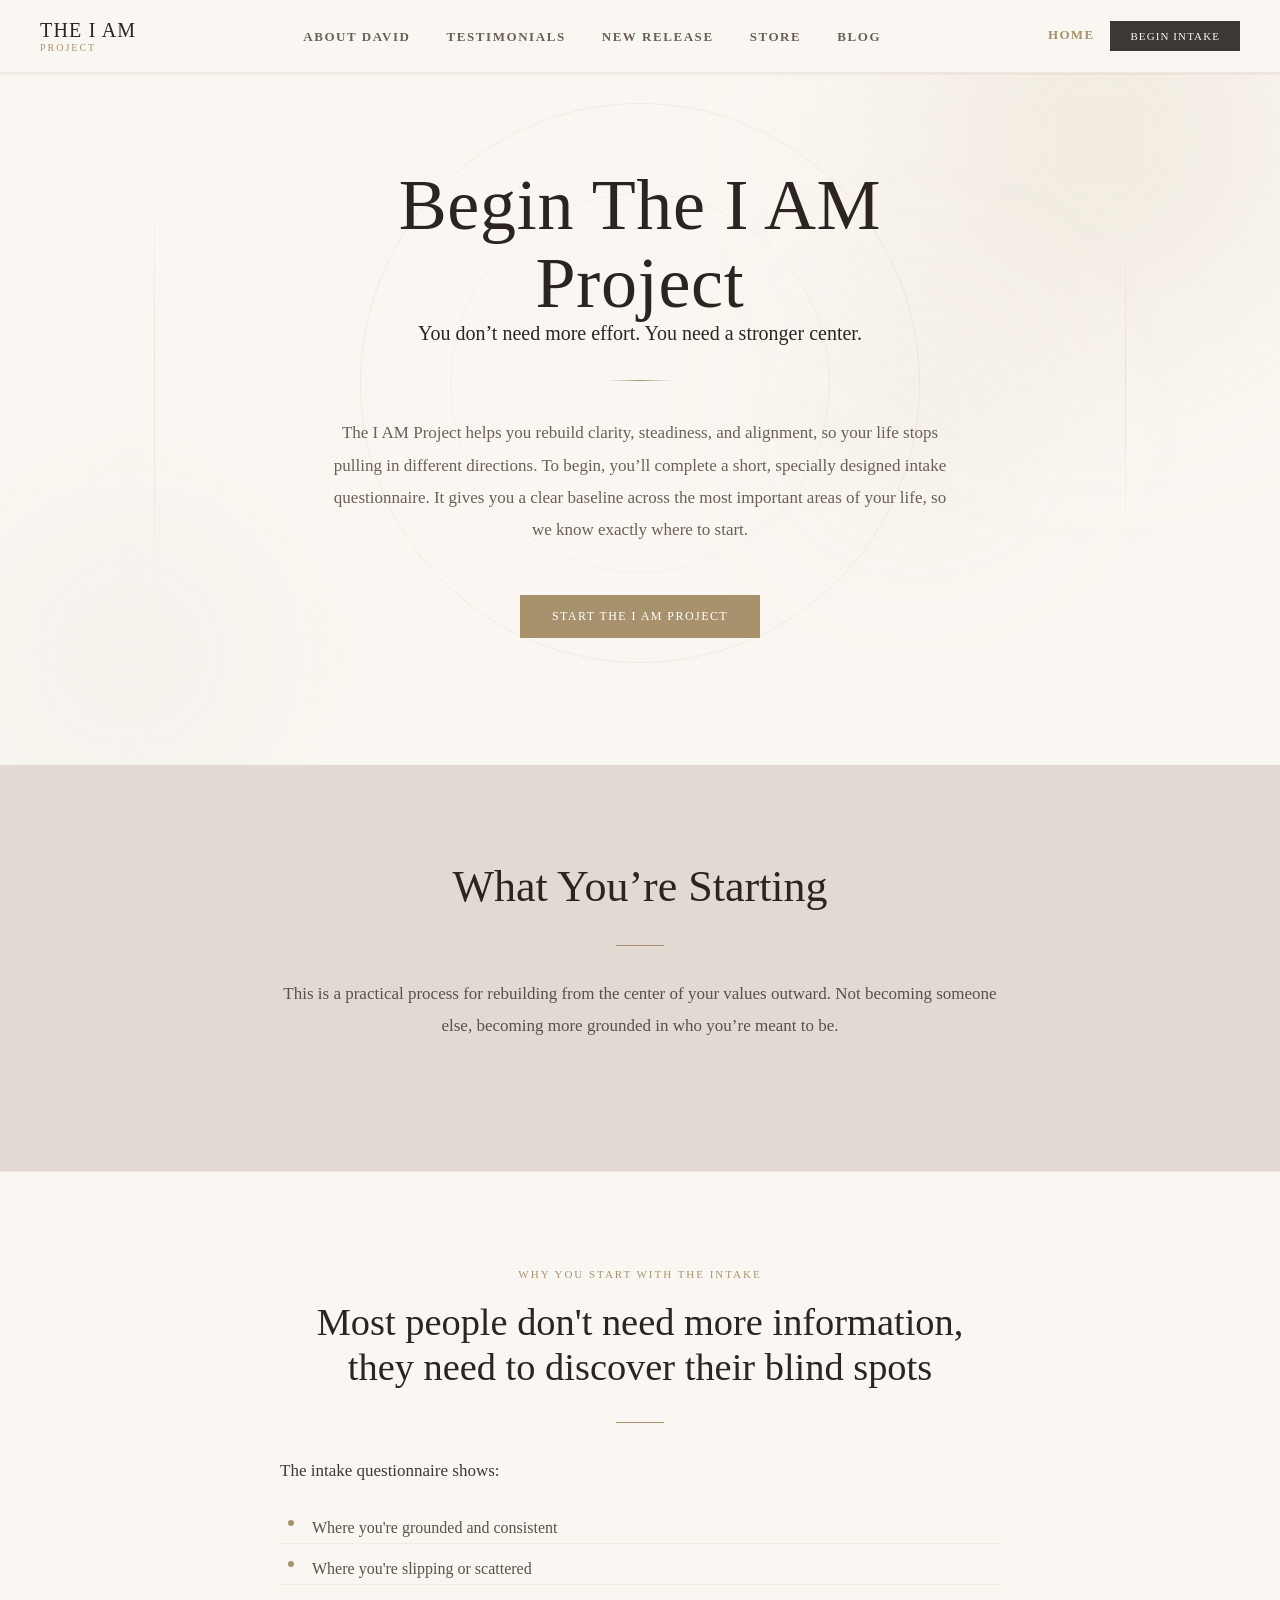
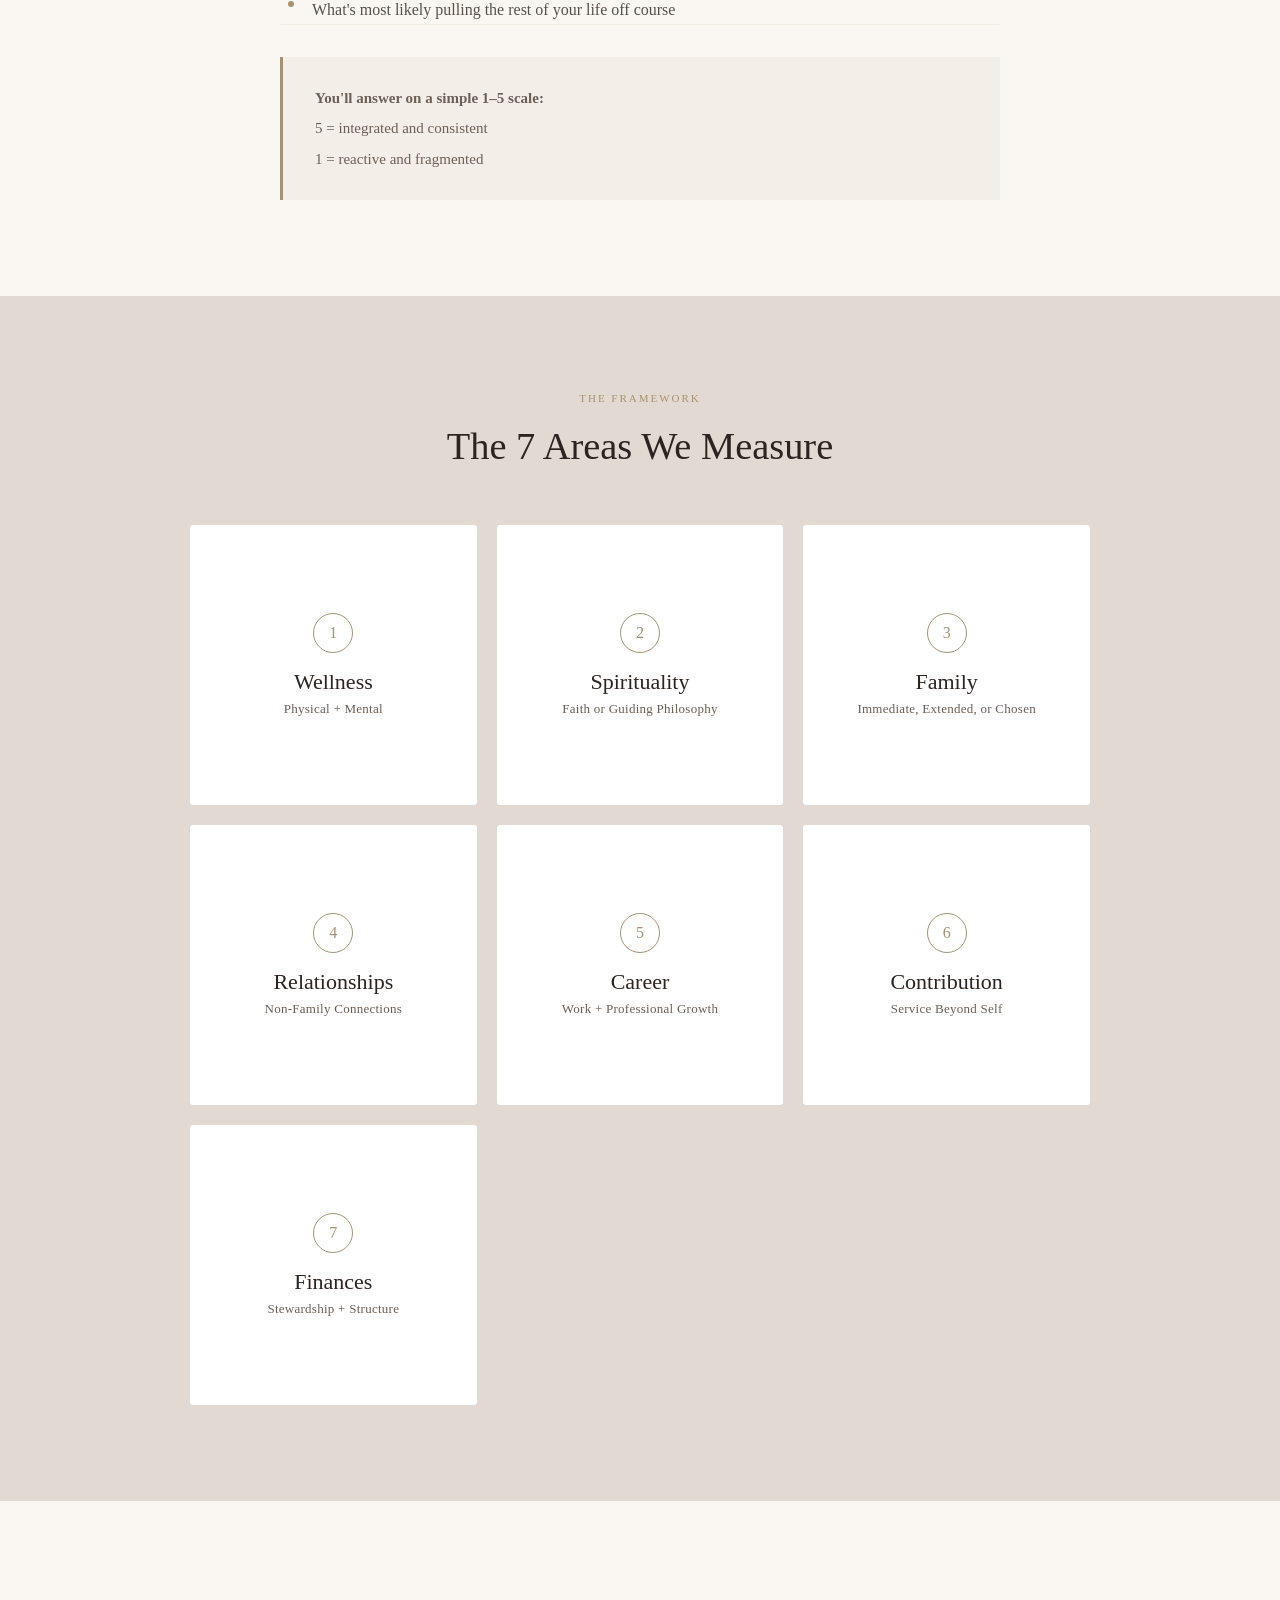
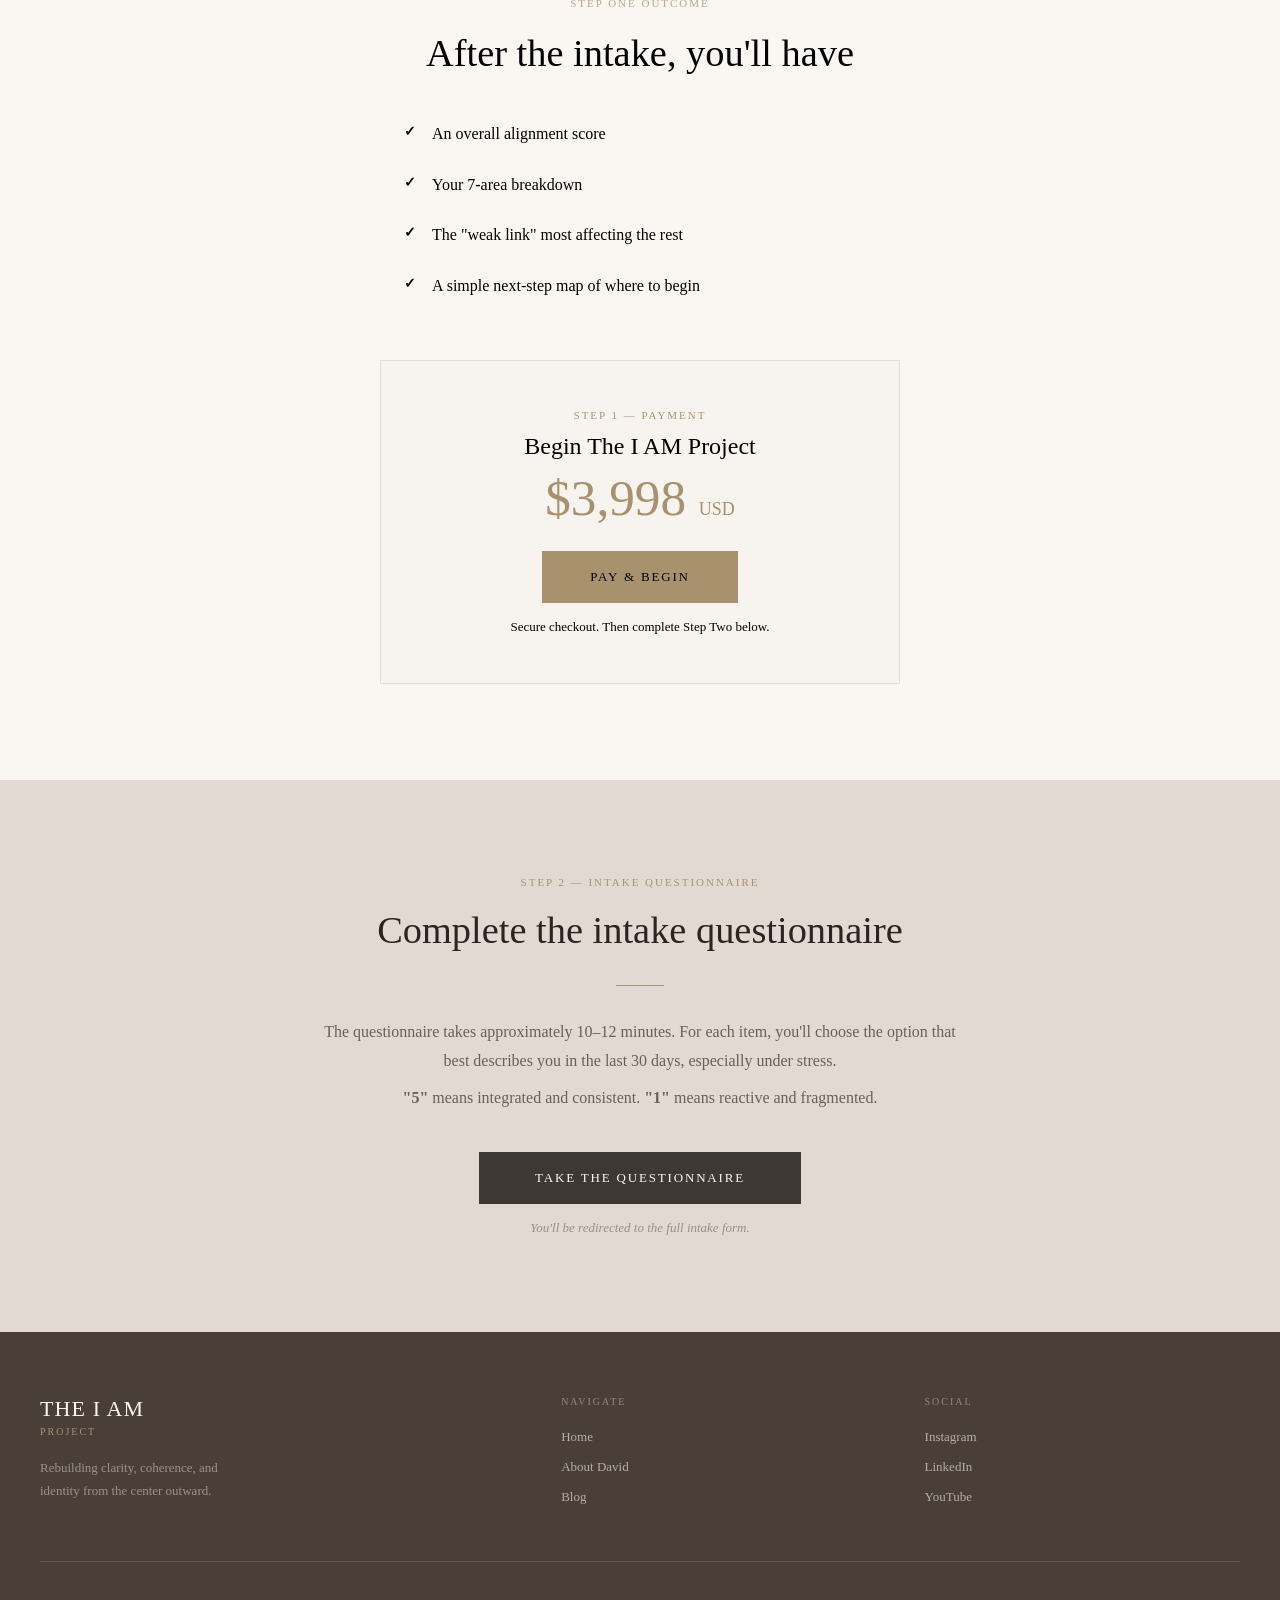
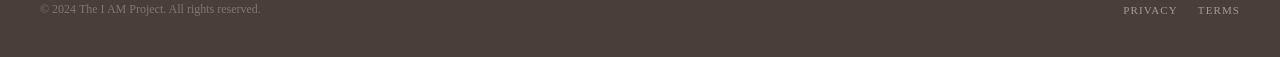
==== index.html @ 2f7c530b "rename files for publish" ====
<!DOCTYPE html>
<html lang="en">

<head>
    <meta charset="UTF-8" />
    <meta name="viewport" content="width=device-width, initial-scale=1.0" />
    <title>The I AM Project – Client Intake</title>
    <meta name="description"
        content="Begin The I AM Project. Complete your intake questionnaire and receive your alignment score across 7 key life domains." />
    <link rel="stylesheet" href="index.css" />
</head>

<body>

    <!-- ░░ NAVIGATION ░░ -->
    <nav id="top-nav">
        <div class="nav-inner">
            <a href="https://www.theiamproject.com" class="nav-logo" id="nav-logo">
                <span class="nav-logo-main">THE I AM</span>
                <span class="nav-logo-sub">Project</span>
            </a>
            <ul class="nav-links">
                <li><a href="https://david-gilks.mykajabi.com/p/about-david" id="nav-about">About David</a></li>
                <li><a href="https://david-gilks.mykajabi.com/p/testimonials" id="nav-testimonials">Testimonials</a>
                </li>
                <li><a href="https://www.theiamproject.com/david-book" id="nav-book">New Release</a></li>
                <li><a href="https://www.theiamproject.com/Store" id="nav-store">Store</a></li>
                <li><a href="https://www.theiamproject.com/blog" id="nav-blog">Blog</a></li>
            </ul>
            <div class="nav-cta">
                <a href="https://www.theiamproject.com" class="nav-newsletter" id="nav-home-link">Home</a>
                <a href="#questionnaire" class="nav-register" id="nav-begin-btn">Begin Intake</a>
            </div>
            <button class="nav-toggle" id="nav-toggle" aria-label="Toggle Navigation">
                <span></span><span></span><span></span>
            </button>
        </div>
    </nav>

    <!-- ░░ PROGRESS BAR ░░ -->
    <div class="progress-bar-wrap">
        <div class="progress-bar" id="progress-bar"></div>
    </div>

    <!-- ░░ HERO ░░ -->
    <section id="hero">
        <!-- Decorative elements -->
        <div class="hero-orb hero-orb-1"></div>
        <div class="hero-orb hero-orb-2"></div>
        <div class="hero-orb hero-orb-3"></div>
        <div class="hero-line hero-line-1"></div>
        <div class="hero-line hero-line-2"></div>

        <div class="hero-content">
            <div class="hero-text">
                <!-- <p class="hero-eyebrow">The I AM Project — Client Intake</p> -->
                <h1 class="hero-headline">Begin The I AM<br>Project</h1>
                <p class="hero-headline-sub">You don’t need more effort. You need a stronger center.</p>
                <div class="hero-ornament"></div>
                <p class="hero-subheadline">The I AM Project helps you rebuild clarity, steadiness, and alignment, so
                    your life stops pulling in different directions.
                    To begin, you’ll complete a short, specially designed intake questionnaire.
                    It gives you a clear baseline across the most important areas of your life, so we know exactly where
                    to start.</p>
                <div class="hero-buttons">
                    <a href="#payment" class="btn btn-gold" id="hero-begin-btn">Start The I AM Project</a>
                    <!-- <a href="#why-intake" class="btn btn-outlined-light" id="hero-learn-btn">Learn More</a> -->
                </div>
            </div>
        </div>
        <!-- <div class="hero-scroll" aria-hidden="true">
            <span>Scroll</span>
            <div class="hero-scroll-line"></div>
        </div> -->
    </section>

    <!-- ░░ WHAT YOU'RE STARTING ░░ -->
    <section class="intro-section" id="what-starting">
        <div class="intro-inner">
            <!-- <p class="section-label fade-in">What You're Starting</p> -->
            <h2 class="serif-heading intro-heading fade-in fade-in-delay-1">What You’re Starting</h2>
            <div class="ornament fade-in fade-in-delay-1"></div>
            <p class="intro-body fade-in fade-in-delay-2">This is a practical process for rebuilding from the center of
                your values outward. Not becoming someone else, becoming more grounded in who you’re meant to be.</p>
        </div>
    </section>

    <!-- ░░ WHY INTAKE ░░ -->
    <section class="why-section" id="why-intake">
        <div class="why-inner">
            <p class="section-label fade-in">Why You Start With the Intake</p>
            <h2 class="serif-heading why-heading fade-in fade-in-delay-1">Most people don't need more information, they
                need to discover their blind spots</h2>
            <div class="ornament fade-in fade-in-delay-1"></div>
            <p class="why-body fade-in fade-in-delay-2">The intake questionnaire shows:</p>
            <ul class="why-list fade-in fade-in-delay-2">
                <li>Where you're grounded and consistent</li>
                <li>Where you're slipping or scattered</li>
                <li>What's most likely pulling the rest of your life off course</li>
            </ul>
            <div class="scale-info fade-in fade-in-delay-3">
                <p><strong>You'll answer on a simple 1–5 scale:</strong></p>
                <p>5 = integrated and consistent</p>
                <p>1 = reactive and fragmented</p>
            </div>
        </div>
    </section>

    <!-- ░░ 7 AREAS WE MEASURE ░░ -->
    <section class="areas-section" id="seven-areas">
        <div class="container">
            <div class="areas-header">
                <p class="section-label fade-in">The Framework</p>
                <h2 class="serif-heading areas-heading fade-in fade-in-delay-1">The 7 Areas We Measure</h2>
            </div>
            <div class="areas-grid">
                <div class="area-card card-wellness fade-in">
                    <div class="area-card-overlay"></div>
                    <div class="area-card-content">
                        <div class="area-card-number">1</div>
                        <h3 class="area-card-title">Wellness</h3>
                        <p class="area-card-sub">Physical + Mental</p>
                    </div>
                </div>
                <div class="area-card card-spirituality fade-in fade-in-delay-1">
                    <div class="area-card-overlay"></div>
                    <div class="area-card-content">
                        <div class="area-card-number">2</div>
                        <h3 class="area-card-title">Spirituality</h3>
                        <p class="area-card-sub">Faith or Guiding Philosophy</p>
                    </div>
                </div>
                <div class="area-card card-family fade-in fade-in-delay-2">
                    <div class="area-card-overlay"></div>
                    <div class="area-card-content">
                        <div class="area-card-number">3</div>
                        <h3 class="area-card-title">Family</h3>
                        <p class="area-card-sub">Immediate, Extended, or Chosen</p>
                    </div>
                </div>
                <div class="area-card card-relationships fade-in fade-in-delay-3">
                    <div class="area-card-overlay"></div>
                    <div class="area-card-content">
                        <div class="area-card-number">4</div>
                        <h3 class="area-card-title">Relationships</h3>
                        <p class="area-card-sub">Non-Family Connections</p>
                    </div>
                </div>
                <div class="area-card card-career fade-in">
                    <div class="area-card-overlay"></div>
                    <div class="area-card-content">
                        <div class="area-card-number">5</div>
                        <h3 class="area-card-title">Career</h3>
                        <p class="area-card-sub">Work + Professional Growth</p>
                    </div>
                </div>
                <div class="area-card card-contribution fade-in fade-in-delay-1">
                    <div class="area-card-overlay"></div>
                    <div class="area-card-content">
                        <div class="area-card-number">6</div>
                        <h3 class="area-card-title">Contribution</h3>
                        <p class="area-card-sub">Service Beyond Self</p>
                    </div>
                </div>
                <div class="area-card card-finances fade-in fade-in-delay-2">
                    <div class="area-card-overlay"></div>
                    <div class="area-card-content">
                        <div class="area-card-number">7</div>
                        <h3 class="area-card-title">Finances</h3>
                        <p class="area-card-sub">Stewardship + Structure</p>
                    </div>
                </div>
            </div>
        </div>
    </section>

    <!-- ░░ OUTCOME + PAYMENT ░░ -->
    <section class="outcome-section" id="payment">
        <div class="outcome-inner">
            <p class="section-label fade-in" style="color:rgba(168,146,110,0.8)">Step One Outcome</p>
            <h2 class="outcome-heading fade-in fade-in-delay-1">After the intake, you'll have</h2>
            <ul class="outcome-list fade-in fade-in-delay-2">
                <li>An overall alignment score</li>
                <li>Your 7-area breakdown</li>
                <li>The "weak link" most affecting the rest</li>
                <li>A simple next-step map of where to begin</li>
            </ul>
            <div class="payment-box fade-in fade-in-delay-3">
                <p class="payment-label">Step 1 — Payment</p>
                <p class="payment-title">Begin The I AM Project</p>
                <p class="payment-price">$3,998 <span>USD</span></p>
                <a href="#" class="btn-pay" id="pay-btn">Pay &amp; Begin</a>
                <p class="payment-note">Secure checkout. Then complete Step Two below.</p>
            </div>
        </div>
    </section>

    <!-- ░░ QUESTIONNAIRE CTA ░░ -->
    <section class="questionnaire-section" id="questionnaire">
        <div class="container">
            <div class="questionnaire-header fade-in">
                <p class="section-label">Step 2 — Intake Questionnaire</p>
                <h2 class="serif-heading questionnaire-heading">Complete the intake questionnaire</h2>
                <div class="ornament"></div>
                <p class="questionnaire-intro">The questionnaire takes approximately 10–12 minutes. For each item,
                    you'll choose the option that best describes you in the last 30 days, especially under stress.</p>
                <p class="questionnaire-intro" style="margin-top: 8px;"><strong>"5"</strong> means integrated and
                    consistent. <strong>"1"</strong> means reactive and fragmented.</p>
            </div>
            <div class="questionnaire-cta fade-in fade-in-delay-1">
                <a href="#" class="btn-submit" id="start-questionnaire-btn">Take the Questionnaire</a>
                <p class="questionnaire-note">You'll be redirected to the full intake form.</p>
            </div>
        </div>
    </section>

    <!-- ░░ FOOTER ░░ -->
    <footer id="footer">
        <div class="footer-inner">
            <div class="footer-top">
                <div class="footer-brand">
                    <p class="footer-brand-name">THE I AM</p>
                    <p class="footer-brand-sub">Project</p>
                    <p class="footer-tagline">Rebuilding clarity, coherence, and identity from the center outward.</p>
                </div>
                <div>
                    <p class="footer-col-title">Navigate</p>
                    <ul class="footer-links">
                        <li><a href="https://www.theiamproject.com" id="footer-home">Home</a></li>
                        <li><a href="https://david-gilks.mykajabi.com/p/about-david" id="footer-about">About David</a>
                        </li>
                        <li><a href="https://www.theiamproject.com/blog" id="footer-blog">Blog</a></li>
                    </ul>
                </div>
                <div>
                    <p class="footer-col-title">Social</p>
                    <ul class="footer-links">
                        <li><a href="#" id="footer-instagram">Instagram</a></li>
                        <li><a href="#" id="footer-linkedin">LinkedIn</a></li>
                        <li><a href="#" id="footer-youtube">YouTube</a></li>
                    </ul>
                </div>
            </div>
            <div class="footer-bottom">
                <p class="footer-copy">&copy; 2024 The I AM Project. All rights reserved.</p>
                <div class="footer-social">
                    <a href="#" id="footer-privacy">Privacy</a>
                    <a href="#" id="footer-terms">Terms</a>
                </div>
            </div>
        </div>
    </footer>


    <script>
        /* Mobile menu */
        const navToggle = document.getElementById('nav-toggle'), navLinks = document.querySelector('.nav-links');
        if (navToggle && navLinks) { navToggle.addEventListener('click', () => { navToggle.classList.toggle('active'); navLinks.classList.toggle('active') }); document.querySelectorAll('.nav-links a').forEach(l => l.addEventListener('click', () => { navToggle.classList.remove('active'); navLinks.classList.remove('active') })) }

        /* Fade-in */
        const observer = new IntersectionObserver(e => { e.forEach(en => { if (en.isIntersecting) { en.target.classList.add('visible'); observer.unobserve(en.target) } }) }, { threshold: 0.12, rootMargin: '0px 0px -40px 0px' });
        document.querySelectorAll('.fade-in').forEach(el => observer.observe(el));

        /* Nav scroll */
        const nav = document.getElementById('top-nav');
        window.addEventListener('scroll', () => { nav.style.background = window.scrollY > 60 ? 'rgba(250,247,242,0.97)' : 'rgba(250,247,242,0.92)'; nav.style.boxShadow = window.scrollY > 60 ? '0 1px 20px rgba(61,56,52,0.08)' : 'none' }, { passive: true });

        /* Hero scroll hide */
        const si = document.querySelector('.hero-scroll');
        window.addEventListener('scroll', () => { if (si) si.style.opacity = window.scrollY > 200 ? '0' : '0.5' }, { passive: true });

        /* Progress bar */
        const pb = document.getElementById('progress-bar');
        window.addEventListener('scroll', () => { const h = document.documentElement.scrollHeight - window.innerHeight; pb.style.width = (window.scrollY / h * 100) + '%' }, { passive: true });
    </script>
</body>

</html>
---- index.css ----
/* ─── DESIGN TOKENS ─────────────────────────────────────────── */
:root {
    --warm-taupe: #E8DFD8;
    --warm-cream: #FAF7F2;
    --soft-beige: #F0E6DC;
    --warm-sand: #EDE4DC;
    --dark-brown: #3D3834;
    --mid-brown: #6B5F56;
    --text-primary: #2C2420;
    --text-secondary: #6B5F56;
    --text-light: #9A8E87;
    --accent-gold: #A8926E;
    --accent-warm: #C4A882;
    --white: #FFFFFF;
    --font-family: garamond, source-serif-pro, Georgia, Cambria, "Times New Roman", Times, serif;
    --max-width: 1200px;
    --section-pad: 96px 24px;
}

/* ─── RESET & BASE ──────────────────────────────────────────── */
*,
*::before,
*::after {
    box-sizing: border-box;
    margin: 0;
    padding: 0;
}

/* 
html {
    scroll-behavior: smooth;
} */

body {
    font-family: var(--font-family);
    color: var(--text-primary);
    background: var(--warm-cream);
    -webkit-font-smoothing: antialiased;
    overflow-x: hidden;
}

img {
    display: block;
    max-width: 100%;
}

a {
    text-decoration: none;
    color: inherit;
}

/* ─── UTILITY ───────────────────────────────────────────────── */
.container {
    max-width: var(--max-width);
    margin: 0 auto;
    padding: 0 40px;
}

.section-label {
    font-size: 11px;
    font-weight: 500;
    letter-spacing: 0.18em;
    text-transform: uppercase;
    color: var(--accent-gold);
    margin-bottom: 20px;
}

.serif-heading {
    font-family: var(--font-family);
    font-weight: 300;
    line-height: 1.18;
    color: var(--text-primary);
}

.ornament {
    width: 48px;
    height: 1px;
    background: var(--accent-gold);
    margin: 32px auto;
}

/* ─── BUTTONS ───────────────────────────────────────────────── */
.btn {
    display: inline-block;
    padding: 14px 32px;
    font-size: 12px;
    font-weight: 500;
    letter-spacing: 0.12em;
    text-transform: uppercase;
    cursor: pointer;
    transition: all 0.3s ease;
    border: none;
}

.btn-primary {
    background: var(--dark-brown);
    color: var(--warm-cream);
}

.btn-primary:hover {
    background: #2a2420;
    transform: translateY(-1px);
}

.btn-gold {
    background: var(--accent-gold);
    color: var(--white);
}

.btn-gold:hover {
    background: #967f5c;
    transform: translateY(-1px);
}

.btn-warm {
    background: var(--warm-cream);
    color: var(--dark-brown);
}

.btn-warm:hover {
    background: #f0e9df;
    transform: translateY(-1px);
}

.btn-outlined-light {
    background: transparent;
    color: var(--warm-cream);
    border: 1px solid rgba(255, 255, 255, 0.6);
}

.btn-outlined-light:hover {
    background: rgba(255, 255, 255, 0.12);
    border-color: var(--warm-cream);
}

/* ─── NAVIGATION ────────────────────────────────────────────── */
nav {
    position: fixed;
    top: 0;
    left: 0;
    right: 0;
    z-index: 100;
    background: rgba(250, 247, 242, 0.92);
    backdrop-filter: blur(12px);
    -webkit-backdrop-filter: blur(12px);
    border-bottom: 1px solid rgba(168, 146, 110, 0.15);
    transition: background 0.3s ease;
}

.nav-inner {
    width: 100%;
    margin: 0 auto;
    padding: 0 40px;
    height: 72px;
    display: flex;
    align-items: center;
    justify-content: space-between;
}

.nav-logo {
    display: flex;
    flex-direction: column;
    line-height: 1;
}

.nav-logo-main {
    font-family: var(--font-family);
    font-size: 20px;
    font-weight: 500;
    letter-spacing: 0.06em;
    color: var(--text-primary);
}

.nav-logo-sub {
    font-size: 10px;
    font-weight: 400;
    letter-spacing: 0.2em;
    text-transform: uppercase;
    color: var(--accent-gold);
    margin-top: 3px;
}

.nav-links {
    display: flex;
    align-items: center;
    gap: 36px;
    list-style: none;
}

.nav-links a {
    font-size: 13px;
    font-weight: 600;
    letter-spacing: 0.12em;
    text-transform: uppercase;
    color: var(--text-secondary);
    transition: color 0.2s ease;
}

.nav-links a:hover {
    color: var(--text-primary);
}

.nav-cta {
    display: flex;
    align-items: center;
    gap: 16px;
}

.nav-newsletter {
    font-size: 13px;
    font-weight: 600;
    letter-spacing: 0.1em;
    text-transform: uppercase;
    color: var(--accent-gold);
    border-bottom: 1px solid transparent;
    transition: border-color 0.2s ease;
    padding-bottom: 1px;
}

.nav-newsletter:hover {
    border-color: var(--accent-gold);
}

.nav-register {
    font-size: 11px;
    font-weight: 500;
    letter-spacing: 0.1em;
    text-transform: uppercase;
    padding: 9px 20px;
    background: var(--dark-brown);
    color: var(--warm-cream);
    transition: background 0.2s ease;
}

.nav-register:hover {
    background: #2a2420;
}

.nav-toggle {
    display: none;
    flex-direction: column;
    justify-content: space-between;
    width: 24px;
    height: 18px;
    background: transparent;
    border: none;
    cursor: pointer;
    padding: 0;
    z-index: 110;
}

.nav-toggle span {
    width: 100%;
    height: 1.5px;
    background-color: var(--text-primary);
    transition: all 0.3s cubic-bezier(0.4, 0, 0.2, 1);
    transform-origin: center;
}

.nav-toggle.active span:nth-child(1) {
    transform: translateY(8px) rotate(45deg);
}

.nav-toggle.active span:nth-child(2) {
    opacity: 0;
}

.nav-toggle.active span:nth-child(3) {
    transform: translateY(-8px) rotate(-45deg);
}

/* ─── HERO (Light Elegant — no image) ───────────────────────── */
#hero {
    min-height: 85vh;
    position: relative;
    display: flex;
    align-items: center;
    justify-content: center;
    overflow: hidden;
    background: var(--warm-cream);
    text-align: center;
}

/* Soft ambient wash behind the hero */
.hero-orb {
    position: absolute;
    border-radius: 50%;
    filter: blur(90px);
    pointer-events: none;
}

.hero-orb-1 {
    width: 600px;
    height: 600px;
    background: radial-gradient(circle, rgba(196, 168, 130, 0.22), transparent 68%);
    top: -160px;
    right: -120px;
    animation: orbFloat1 16s ease-in-out infinite;
}

.hero-orb-2 {
    width: 420px;
    height: 420px;
    background: radial-gradient(circle, rgba(232, 223, 216, 0.45), transparent 68%);
    bottom: -100px;
    left: -80px;
    animation: orbFloat2 20s ease-in-out infinite;
}

.hero-orb-3 {
    width: 300px;
    height: 300px;
    background: radial-gradient(circle, rgba(168, 146, 110, 0.14), transparent 68%);
    top: 35%;
    left: 60%;
    animation: orbFloat3 13s ease-in-out infinite;
}

/* Large watermark numeral behind text */
.hero-line {
    position: absolute;
    pointer-events: none;
}

.hero-line-1 {
    width: 1px;
    height: 55%;
    top: 22%;
    left: 12%;
    background: linear-gradient(to bottom, transparent, rgba(168, 146, 110, 0.2), transparent);
}

.hero-line-2 {
    width: 1px;
    height: 45%;
    top: 28%;
    right: 12%;
    background: linear-gradient(to bottom, transparent, rgba(168, 146, 110, 0.2), transparent);
}

/* Geometric ring — purely CSS */
#hero::before {
    content: '';
    position: absolute;
    width: 560px;
    height: 560px;
    border: 1px solid rgba(168, 146, 110, 0.12);
    border-radius: 50%;
    top: 50%;
    left: 50%;
    transform: translate(-50%, -50%);
    pointer-events: none;
    animation: ringPulse 6s ease-in-out infinite;
}

#hero::after {
    content: '';
    position: absolute;
    width: 380px;
    height: 380px;
    border: 1px solid rgba(168, 146, 110, 0.08);
    border-radius: 50%;
    top: 50%;
    left: 50%;
    transform: translate(-50%, -50%);
    pointer-events: none;
}

@keyframes ringPulse {

    0%,
    100% {
        transform: translate(-50%, -50%) scale(1);
        opacity: 1;
    }

    50% {
        transform: translate(-50%, -50%) scale(1.03);
        opacity: 0.6;
    }
}

@keyframes orbFloat1 {

    0%,
    100% {
        transform: translate(0, 0);
    }

    50% {
        transform: translate(-24px, 18px);
    }
}

@keyframes orbFloat2 {

    0%,
    100% {
        transform: translate(0, 0);
    }

    50% {
        transform: translate(18px, -22px);
    }
}

@keyframes orbFloat3 {

    0%,
    100% {
        transform: translate(0, 0);
    }

    50% {
        transform: translate(-12px, -16px);
    }
}

.hero-content {
    position: relative;
    z-index: 2;
    max-width: 700px;
    margin: 0 auto;
    padding: 110px 40px 70px;
    width: 100%;
}

.hero-text {
    max-width: 100%;
}

.hero-eyebrow {
    font-size: 11px;
    font-weight: 500;
    letter-spacing: 0.24em;
    text-transform: uppercase;
    color: var(--accent-gold);
    margin-bottom: 36px;
}

.hero-headline {
    font-family: var(--font-family);
    font-size: clamp(42px, 5.8vw, 72px);
    font-weight: 300;
    line-height: 1.08;
    color: var(--text-primary);
    margin-bottom: 0;
    letter-spacing: 0.01em;
}

.hero-headline-sub {
    font-family: var(--font-family);
    font-size: clamp(16px, 5.8vw, 20px);
    /* font-weight: 300; */
    line-height: 1.08;
    color: var(--text-primary);
    margin-bottom: 0;
    /* letter-spacing: 0.01em; */
}

.hero-ornament {
    width: 64px;
    height: 1px;
    background: linear-gradient(to right, transparent, var(--accent-gold), transparent);
    margin: 36px auto;
}

.hero-subheadline {
    font-size: 17px;
    font-weight: 300;
    line-height: 1.9;
    color: var(--text-secondary);
    /* max-width: 500px; */
    margin: 0 auto 48px;
}

.hero-buttons {
    display: flex;
    gap: 16px;
    flex-wrap: wrap;
    justify-content: center;
}

/* .hero-scroll {
    position: absolute;
    bottom: 36px;
    left: 50%;
    transform: translateX(-50%);
    z-index: 2;
    display: flex;
    flex-direction: column;
    align-items: center;
    gap: 8px;
    opacity: 0.35;
    animation: scrollBounce 2.5s infinite ease-in-out;
} */

/* .hero-scroll span {
    font-size: 10px;
    letter-spacing: 0.18em;
    text-transform: uppercase;
    color: var(--text-light);
} */
/* 
.hero-scroll-line {
    width: 1px;
    height: 36px;
    background: linear-gradient(to bottom, var(--accent-gold), transparent);
} */

/* @keyframes scrollBounce {

    0%,
    100% {
        transform: translateX(-50%) translateY(0);
    }

    50% {
        transform: translateX(-50%) translateY(7px);
    }
} */

/* ─── WHAT YOU'RE STARTING / WHY INTAKE ──────────────────────── */
.intro-section {
    /* background: var(--warm-taupe); */
    background-color: #e2dad2;
    padding: var(--section-pad);
    text-align: center;
}

.intro-inner {
    max-width: 720px;
    margin: 0 auto;
}

.intro-heading {
    font-size: clamp(30px, 3.5vw, 44px);
    margin-bottom: 28px;
}

.intro-body {
    font-size: 17px;
    font-weight: 300;
    line-height: 1.9;
    color: #5a5049;
    margin-bottom: 32px;
}

.intro-closing {
    font-family: var(--font-family);
    font-size: clamp(17px, 2vw, 22px);
    font-style: italic;
    color: var(--mid-brown);
    line-height: 1.6;
}

/* ─── WHY INTAKE SECTION ─────────────────────────────────────── */
.why-section {
    background: var(--warm-cream);
    padding: var(--section-pad);
    border-top: 1px solid rgba(168, 146, 110, 0.15);
}

.why-inner {
    max-width: 720px;
    margin: 0 auto;
    text-align: center;
}

.why-heading {
    font-size: clamp(28px, 3vw, 40px);
    margin-bottom: 28px;
}

.why-body {
    font-size: 17px;
    font-weight: 400;
    line-height: 1.9;
    color: #3e3732;
    margin-bottom: 16px;
    text-align: left;
}

.why-list {
    list-style: none;
    padding: 0;
    margin: 0 0 32px;
    text-align: left;
}

.why-list li {
    font-size: 16px;
    font-weight: 300;
    line-height: 1.85;
    color: #5a5049;
    padding: 10px 0 0 32px;
    position: relative;
    border-bottom: 1px solid rgba(168, 146, 110, 0.12);
}

.why-list li::before {
    content: '';
    position: absolute;
    left: 8px;
    top: 50%;
    transform: translateY(-50%);
    width: 6px;
    height: 6px;
    border-radius: 50%;
    background: var(--accent-gold);
}

.scale-info {
    background: rgba(168, 146, 110, 0.08);
    padding: 24px 32px;
    margin-top: 24px;
    border-left: 3px solid var(--accent-gold);
    text-align: left;
}

.scale-info p {
    font-size: 15px;
    font-weight: 300;
    line-height: 1.75;
    color: var(--mid-brown);
    margin: 4px 0;
}

/* ─── 7 AREAS SECTION ────────────────────────────────────────── */
.areas-section {
    /* background: var(--soft-beige); */
    background-color: #e2dad2;
    padding: var(--section-pad);
}

.areas-header {
    text-align: center;
    margin-bottom: 56px;
}

.areas-heading {
    font-size: clamp(28px, 3vw, 40px);
}

.areas-grid {
    display: grid;
    grid-template-columns: repeat(auto-fit, minmax(220px, 1fr));
    gap: 20px;
    max-width: 900px;
    margin: 0 auto;
}

.area-card {
    background: var(--white);
    padding: 0;
    text-align: center;
    transition: transform 0.4s cubic-bezier(0.165, 0.84, 0.44, 1), box-shadow 0.4s ease;
    position: relative;
    overflow: hidden;
    min-height: 280px;
    display: flex;
    align-items: center;
    justify-content: center;
    background-size: cover;
    background-position: center;
    border-radius: 4px;
}

.area-card:hover {
    transform: translateY(-8px);
    box-shadow: 0 20px 40px rgba(61, 56, 52, 0.15);
}

.area-card-overlay {
    position: absolute;
    inset: 0;
    background: linear-gradient(to bottom, rgba(255, 255, 255, 0.85), rgba(255, 255, 255, 0.95));
    z-index: 1;
    transition: opacity 0.4s ease;
}

.area-card:hover .area-card-overlay {
    background: linear-gradient(to bottom, rgba(255, 255, 255, 0.75), rgba(255, 255, 255, 0.85));
}

.area-card-content {
    position: relative;
    z-index: 2;
    padding: 32px 24px;
}

/* Background Images */
.card-wellness {
    background-image: url('wellness_bg.png');
}

.card-spirituality {
    background-image: url('spirituality_bg.png');
}

.card-family {
    background-image: url('https://images.unsplash.com/photo-1511895426328-dc8714191300?q=80&w=800');
}

.card-relationships {
    background-image: url('relationships_bg.png');
}

.card-career {
    background-image: url('career_bg.png');
}

.card-contribution {
    background-image: url('contribution_bg.png');
}

.card-finances {
    background-image: url('https://images.unsplash.com/photo-1554224155-6726b3ff858f?q=80&w=800');
}

.area-card-number {
    width: 40px;
    height: 40px;
    border: 1px solid var(--accent-gold);
    border-radius: 50%;
    display: flex;
    align-items: center;
    justify-content: center;
    margin: 0 auto 16px;
    font-family: var(--font-family);
    font-size: 16px;
    font-weight: 400;
    color: var(--accent-gold);
}

.area-card-title {
    font-family: var(--font-family);
    font-size: 22px;
    font-weight: 400;
    color: var(--text-primary);
    margin-bottom: 6px;
}

.area-card-sub {
    font-size: 13px;
    font-weight: 400;
    color: var(--text-secondary);
    letter-spacing: 0.02em;
}

/* ─── OUTCOME + PAYMENT SECTION ──────────────────────────────── */
.outcome-section {
    background: var(--warm-cream);
    /* var(--dark-brown);  */
    padding: var(--section-pad);
    text-align: center;
}

.outcome-inner {
    max-width: 720px;
    margin: 0 auto;
}

.outcome-heading {
    font-family: var(--font-family);
    font-size: clamp(28px, 3vw, 42px);
    font-weight: 300;
    /* color: var(--warm-cream); */
    color: #000;
    margin-bottom: 32px;
    line-height: 1.25;
}

.outcome-list {
    list-style: none;
    padding: 0;
    margin: 0 0 48px;
    text-align: left;
    max-width: 480px;
    margin-left: auto;
    margin-right: auto;
}

.outcome-list li {
    font-size: 16px;
    font-weight: 300;
    line-height: 1.85;
    /* color: rgba(250, 247, 242, 0.7); */
    color: black;
    padding: 10px 0 10px 32px;
    position: relative;
    border-bottom: 1px solid rgba(255, 255, 255, 0.08);
}

.outcome-list li::before {
    content: '✓';
    position: absolute;
    left: 4px;
    top: 10px;
    /* color: var(--accent-gold); */
    color: black;
    font-size: 14px;
    font-weight: 600;
}

.payment-box {
    background: rgba(197, 181, 204, 0.06);
    border: 1px solid rgba(103, 53, 85, 0.12);
    padding: 48px 40px;
    max-width: 520px;
    margin: 0 auto;
}

.payment-label {
    font-size: 11px;
    letter-spacing: 0.18em;
    text-transform: uppercase;
    color: var(--accent-gold);
    /* color: black; */
    margin-bottom: 12px;
}

.payment-title {
    font-family: var(--font-family);
    font-size: 24px;
    font-weight: 300;
    /* color: var(--warm-cream); */
    color: black;
    margin-bottom: 8px;
}

.payment-price {
    font-family: var(--font-family);
    font-size: clamp(36px, 4vw, 52px);
    font-weight: 300;
    /* color: var(--white); */
    /* color: black; */
    color: var(--accent-gold);
    margin-bottom: 24px;
}

.payment-price span {
    font-size: 18px;
    font-weight: 300;
    /* color: rgba(250, 247, 242, 0.5); */
    /* color: black; */
    color: var(--accent-gold);
}

.btn-pay {
    display: inline-block;
    padding: 18px 48px;
    background: var(--accent-gold);
    /* color: var(--white); */
    color: black;
    font-size: 13px;
    font-weight: 500;
    letter-spacing: 0.14em;
    text-transform: uppercase;
    border: none;
    cursor: pointer;
    transition: all 0.3s ease;
    margin-bottom: 16px;
}

.btn-pay:hover {
    background: #967f5c;
    transform: translateY(-2px);
    box-shadow: 0 8px 32px rgba(0, 0, 0, 0.3);
}

.payment-note {
    font-size: 13px;
    font-weight: 300;
    /* color: rgba(250, 247, 242, 0.4); */
    color: black;
}

/* ─── QUESTIONNAIRE CTA SECTION ──────────────────────────────── */
.questionnaire-section {
    background-color: #e2dad2;
    padding: var(--section-pad);
}

.questionnaire-header {
    text-align: center;
    margin-bottom: 0;
    max-width: 640px;
    margin-left: auto;
    margin-right: auto;
}

.questionnaire-heading {
    font-size: clamp(28px, 3vw, 40px);
    margin-bottom: 0;
}

.questionnaire-intro {
    font-size: 16px;
    font-weight: 300;
    line-height: 1.8;
    color: var(--text-secondary);
    margin-bottom: 8px;
}

.questionnaire-cta {
    text-align: center;
    margin-top: 40px;
}

.questionnaire-note {
    font-size: 13px;
    font-weight: 300;
    color: var(--text-light);
    margin-top: 16px;
    font-style: italic;
}

/* Domain block */
.domain-block {
    max-width: 800px;
    margin: 0 auto 64px;
}

.domain-title {
    font-family: var(--font-family);
    font-size: clamp(22px, 2.5vw, 30px);
    font-weight: 400;
    color: var(--text-primary);
    text-align: center;
    margin-bottom: 8px;
}

.domain-subtitle {
    font-size: 13px;
    font-weight: 300;
    color: var(--text-light);
    text-align: center;
    letter-spacing: 0.08em;
    margin-bottom: 36px;
}

.domain-divider {
    width: 40px;
    height: 1px;
    background: var(--accent-gold);
    margin: 0 auto 36px;
}

/* Question card */
.question-card {
    background: var(--white);
    padding: 32px;
    margin-bottom: 20px;
    border: 1px solid rgba(168, 146, 110, 0.1);
    transition: box-shadow 0.3s ease, border-color 0.3s ease;
}

.question-card:hover {
    border-color: rgba(168, 146, 110, 0.25);
    box-shadow: 0 4px 24px rgba(61, 56, 52, 0.06);
}

.question-id {
    font-size: 11px;
    font-weight: 500;
    letter-spacing: 0.15em;
    text-transform: uppercase;
    color: var(--accent-gold);
    margin-bottom: 8px;
}

.question-text {
    font-family: var(--font-family);
    font-size: 18px;
    font-weight: 400;
    color: var(--text-primary);
    margin-bottom: 20px;
    line-height: 1.4;
}

/* Radio options */
.options-list {
    list-style: none;
    padding: 0;
    margin: 0;
}

.option-item {
    display: flex;
    align-items: flex-start;
    gap: 14px;
    padding: 12px 16px;
    margin-bottom: 4px;
    cursor: pointer;
    transition: background 0.2s ease;
    border-radius: 2px;
}

.option-item:hover {
    background: rgba(168, 146, 110, 0.06);
}

.option-item input[type="radio"] {
    display: none;
}

.option-radio {
    width: 20px;
    height: 20px;
    min-width: 20px;
    border: 1.5px solid var(--text-light);
    border-radius: 50%;
    display: flex;
    align-items: center;
    justify-content: center;
    transition: all 0.2s ease;
    margin-top: 2px;
}

.option-radio::after {
    content: '';
    width: 10px;
    height: 10px;
    border-radius: 50%;
    background: var(--accent-gold);
    transform: scale(0);
    transition: transform 0.2s ease;
}

.option-item input[type="radio"]:checked~.option-radio {
    border-color: var(--accent-gold);
}

.option-item input[type="radio"]:checked~.option-radio::after {
    transform: scale(1);
}

.option-score {
    font-size: 13px;
    font-weight: 600;
    color: var(--accent-gold);
    min-width: 20px;
    text-align: center;
    margin-top: 2px;
}

.option-text {
    font-size: 14.5px;
    font-weight: 300;
    line-height: 1.65;
    color: #5a5049;
}

/* Submit area */
.form-submit {
    text-align: center;
    padding: 48px 0 0;
}

.btn-submit {
    display: inline-block;
    padding: 18px 56px;
    background: var(--dark-brown);
    color: var(--warm-cream);
    font-size: 13px;
    font-weight: 500;
    letter-spacing: 0.14em;
    text-transform: uppercase;
    border: none;
    cursor: pointer;
    transition: all 0.3s ease;
}

.btn-submit:hover {
    background: #2a2420;
    transform: translateY(-2px);
    box-shadow: 0 8px 32px rgba(61, 56, 52, 0.15);
}

/* ─── FOOTER ─────────────────────────────────────────────────── */
footer {
    background: #4a3f38;
    padding: 64px 40px 40px;
}

.footer-inner {
    max-width: var(--max-width);
    margin: 0 auto;
}

.footer-top {
    display: grid;
    grid-template-columns: 1.5fr 1fr 1fr;
    gap: 48px;
    padding-bottom: 56px;
    border-bottom: 1px solid rgba(255, 255, 255, 0.12);
    margin-bottom: 40px;
}

.footer-brand-name {
    font-family: var(--font-family);
    font-size: 22px;
    font-weight: 400;
    color: var(--warm-cream);
    letter-spacing: 0.05em;
    margin-bottom: 4px;
}

.footer-brand-sub {
    font-size: 10px;
    letter-spacing: 0.2em;
    text-transform: uppercase;
    color: var(--accent-gold);
    margin-bottom: 20px;
}

.footer-tagline {
    font-size: 13px;
    font-weight: 300;
    line-height: 1.75;
    color: rgba(250, 247, 242, 0.45);
    max-width: 220px;
}

.footer-col-title {
    font-size: 10px;
    font-weight: 500;
    letter-spacing: 0.2em;
    text-transform: uppercase;
    color: rgba(250, 247, 242, 0.4);
    margin-bottom: 20px;
}

.footer-links {
    list-style: none;
    display: flex;
    flex-direction: column;
    gap: 12px;
}

.footer-links a {
    font-size: 13px;
    font-weight: 300;
    color: rgba(250, 247, 242, 0.6);
    transition: color 0.2s ease;
}

.footer-links a:hover {
    color: var(--warm-cream);
}

.footer-bottom {
    display: flex;
    justify-content: space-between;
    align-items: center;
}

.footer-copy {
    font-size: 12px;
    font-weight: 300;
    color: rgba(250, 247, 242, 0.3);
}

.footer-social {
    display: flex;
    gap: 20px;
}

.footer-social a {
    font-size: 11px;
    font-weight: 400;
    letter-spacing: 0.1em;
    text-transform: uppercase;
    color: rgba(250, 247, 242, 0.5);
    transition: color 0.2s ease;
}

.footer-social a:hover {
    color: var(--accent-gold);
}

/* ─── FADE-IN ANIMATION ─────────────────────────────────────── */
.fade-in {
    opacity: 0;
    transform: translateY(24px);
    transition: opacity 0.7s ease, transform 0.7s ease;
}

.fade-in.visible {
    opacity: 1;
    transform: translateY(0);
}

.fade-in-delay-1 {
    transition-delay: 0.1s;
}

.fade-in-delay-2 {
    transition-delay: 0.2s;
}

.fade-in-delay-3 {
    transition-delay: 0.3s;
}

/* ─── PROGRESS BAR ───────────────────────────────────────────── */
.progress-bar-wrap {
    position: fixed;
    top: 72px;
    left: 0;
    right: 0;
    z-index: 99;
    height: 3px;
    background: rgba(168, 146, 110, 0.1);
}

.progress-bar {
    height: 100%;
    width: 0%;
    background: linear-gradient(to right, var(--accent-gold), var(--accent-warm));
    transition: width 0.3s ease;
}

/* ─── RESPONSIVE ────────────────────────────────────────────── */
@media (max-width: 1024px) {
    .areas-grid {
        grid-template-columns: repeat(3, 1fr);
    }

    .footer-top {
        grid-template-columns: 1fr 1fr;
        gap: 36px;
    }
}

@media (max-width: 768px) {
    :root {
        --section-pad: 72px 24px;
    }

    .container {
        padding: 0 24px;
    }

    .nav-toggle {
        display: flex;
    }

    .nav-links {
        position: absolute;
        top: 72px;
        left: 0;
        width: 100%;
        max-height: 0;
        background: rgba(209, 44, 255, 0.08);
        backdrop-filter: blur(45px);
        -webkit-backdrop-filter: blur(45px);
        flex-direction: column;
        align-items: center;
        gap: 28px;
        transition: max-height 0.5s cubic-bezier(0.77, 0, 0.175, 1), opacity 0.3s ease;
        z-index: 105;
        padding: 0 24px;
        overflow: hidden;
        opacity: 0;
        pointer-events: none;
        border-bottom: 1px solid rgba(168, 146, 110, 0.1);
        box-shadow: 0 20px 40px rgba(0, 0, 0, 0.05);
    }

    .nav-links.active {
        max-height: 80vh;
        opacity: 1;
        pointer-events: auto;
        padding: 40px 24px;
    }

    .nav-links a {
        font-size: 16px;
        letter-spacing: 0.15em;
        color: #000 !important;
        font-weight: 500;
    }

    .nav-cta {
        display: none;
    }

    .nav-inner {
        padding: 0 24px;
    }

    .hero-content {
        padding: 0 24px;
        padding-top: 72px;
    }

    .hero-text {
        max-width: 100%;
    }

    .areas-grid {
        grid-template-columns: repeat(2, 1fr);
    }

    .question-card {
        padding: 24px 20px;
    }

    .option-item {
        padding: 10px 12px;
    }

    .payment-box {
        padding: 36px 24px;
    }

    .footer-bottom {
        flex-direction: column;
        gap: 16px;
        text-align: center;
    }
}

@media (max-width: 576px) {
    .areas-grid {
        grid-template-columns: 1fr;
        max-width: 320px;
    }
}
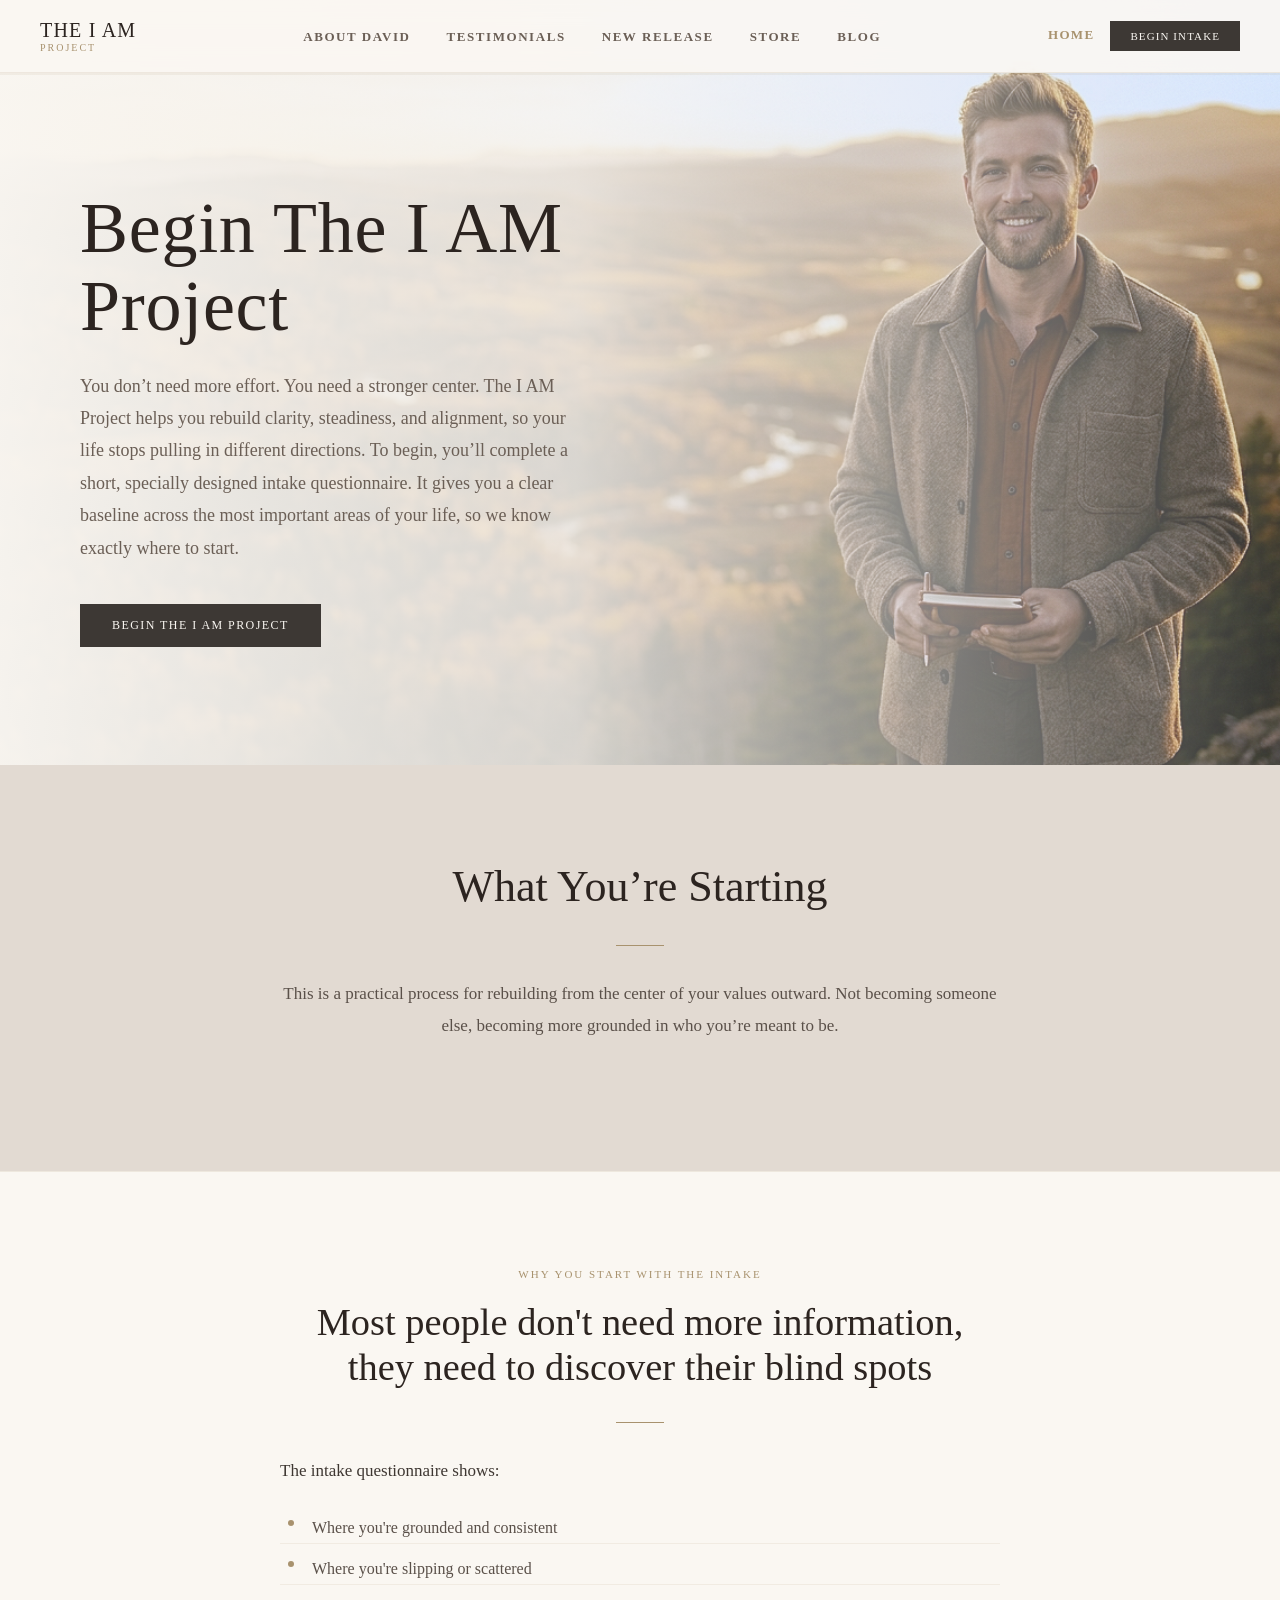
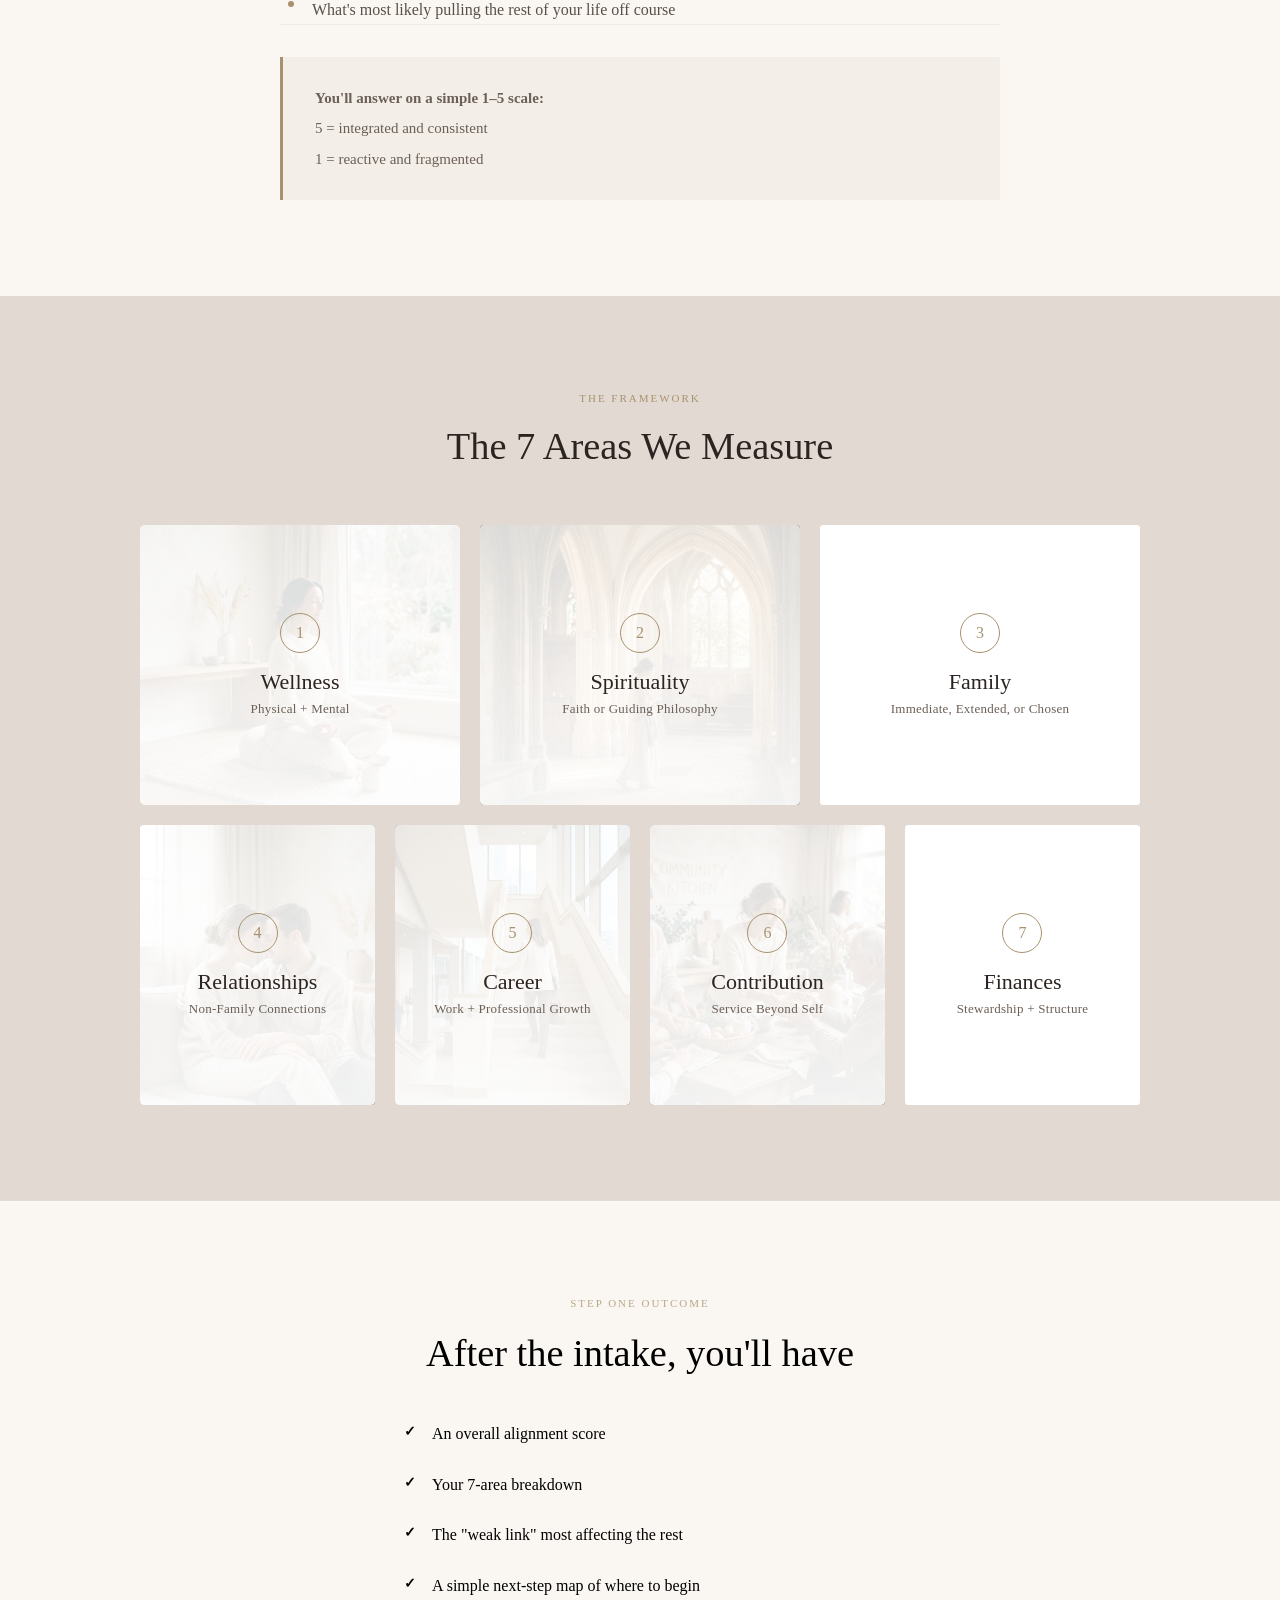
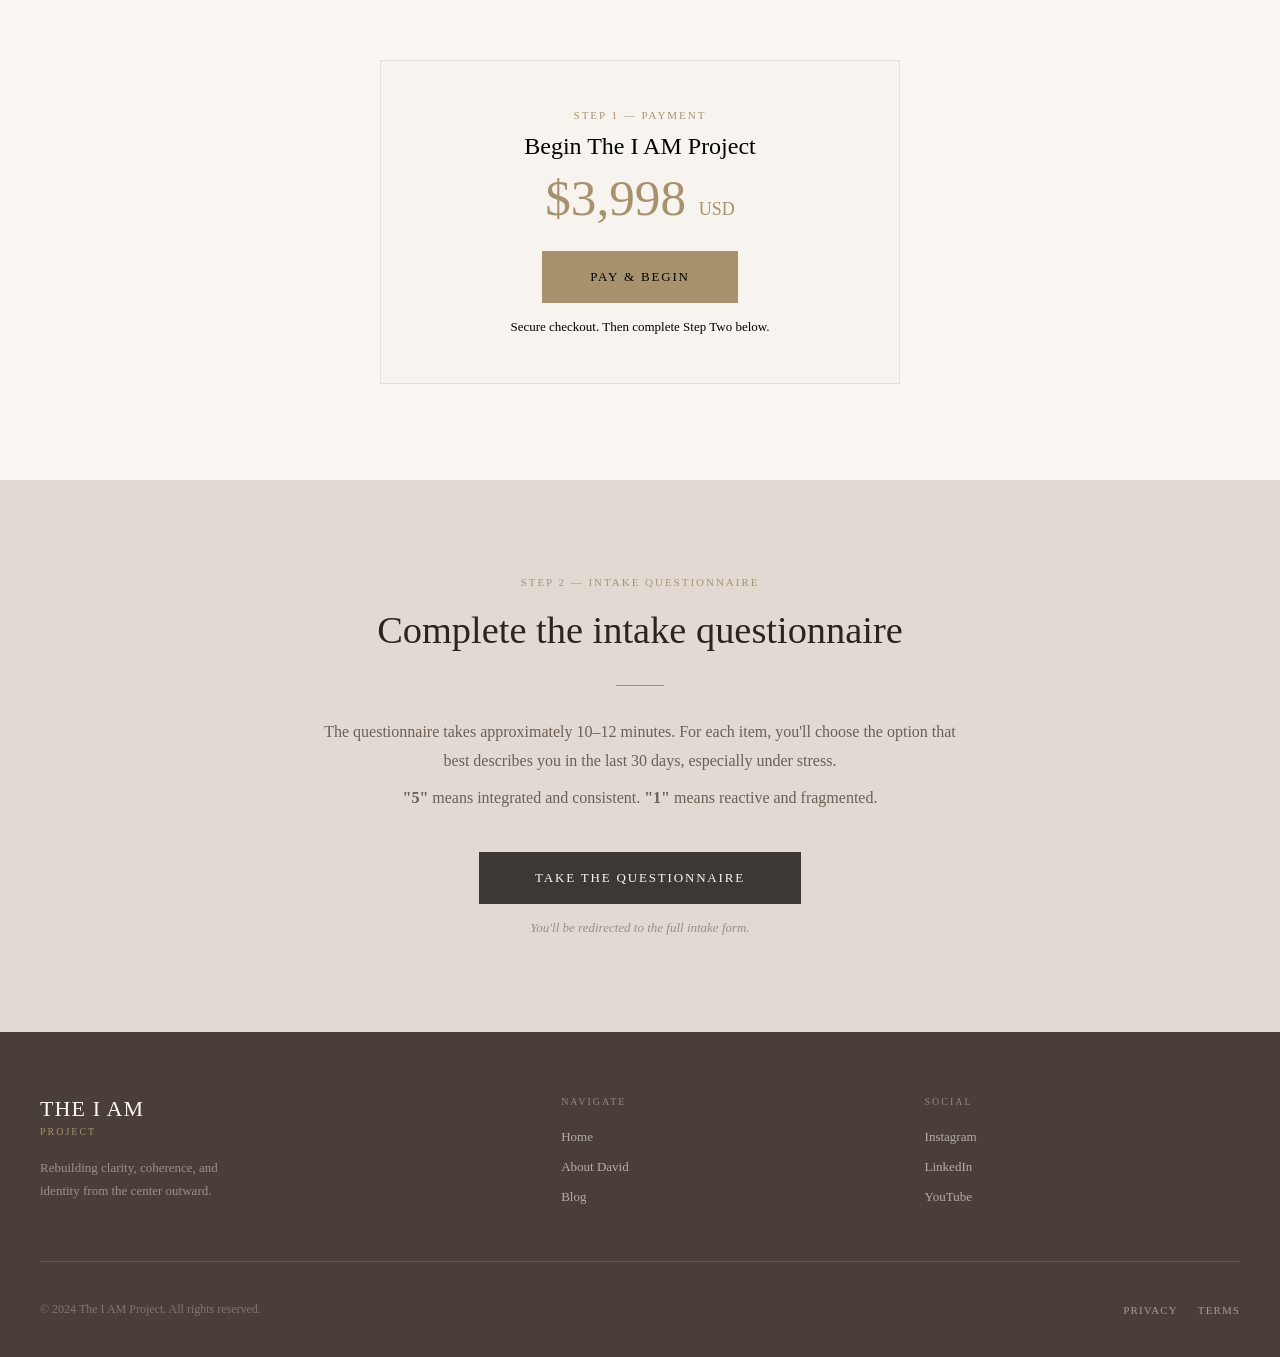
==== commit a7cc19fb: "home page edits" ====
--- a/index.html
+++ b/index.html
@@ -43,9 +43,9 @@
     </div>
 
     <!-- ░░ HERO ░░ -->
-    <section id="hero">
+    <!-- <section id="hero">
         <!-- Decorative elements -->
-        <div class="hero-orb hero-orb-1"></div>
+    <!-- <div class="hero-orb hero-orb-1"></div>
         <div class="hero-orb hero-orb-2"></div>
         <div class="hero-orb hero-orb-3"></div>
         <div class="hero-line hero-line-1"></div>
@@ -53,8 +53,8 @@
 
         <div class="hero-content">
             <div class="hero-text">
-                <!-- <p class="hero-eyebrow">The I AM Project — Client Intake</p> -->
-                <h1 class="hero-headline">Begin The I AM<br>Project</h1>
+                <p class="hero-eyebrow">The I AM Project — Client Intake</p> -->
+    <!--  <h1 class="hero-headline">Begin The I AM<br>Project</h1>
                 <p class="hero-headline-sub">You don’t need more effort. You need a stronger center.</p>
                 <div class="hero-ornament"></div>
                 <p class="hero-subheadline">The I AM Project helps you rebuild clarity, steadiness, and alignment, so
@@ -64,15 +64,37 @@
                     to start.</p>
                 <div class="hero-buttons">
                     <a href="#payment" class="btn btn-gold" id="hero-begin-btn">Start The I AM Project</a>
-                    <!-- <a href="#why-intake" class="btn btn-outlined-light" id="hero-learn-btn">Learn More</a> -->
-                </div>
-            </div>
-        </div>
-        <!-- <div class="hero-scroll" aria-hidden="true">
+                    <a href="#why-intake" class="btn btn-outlined-light" id="hero-learn-btn">Learn More</a> -->
+    <!-- </div>
+            </div>
+        </div> -->
+    <!-- <div class="hero-scroll" aria-hidden="true">
             <span>Scroll</span>
             <div class="hero-scroll-line"></div>
-        </div> -->
-    </section>
+        </div> 
+    </section> -->
+
+    <section id="hero">
+        <div class="hero-bg"></div>
+        <div class="hero-overlay"></div>
+        <div class="hero-content">
+            <div class="hero-text">
+                <h1 class="hero-headline">Begin The I AM<br>Project</h1>
+                <p class="hero-subheadline">You don’t need more effort. You need a stronger center.
+                    The I AM Project helps you rebuild clarity, steadiness, and alignment, so your life stops pulling in
+                    different directions.
+                    To begin, you’ll complete a short, specially designed intake questionnaire.
+                    It gives you a clear baseline across the most important areas of your life, so we know exactly where
+                    to start.</p>
+                <div class="hero-buttons">
+                    <a href="#questionnaire" class="btn btn-primary" id="hero-begin-btn">Begin The I AM Project</a>
+                    <!-- <a href="#why-intake" class="btn btn-gold" id="hero-learn-btn">Learn More</a> -->
+                </div>
+            </div>
+        </div>
+
+    </section>
+
 
     <!-- ░░ WHAT YOU'RE STARTING ░░ -->
     <section class="intro-section" id="what-starting">
@@ -113,7 +135,7 @@
                 <p class="section-label fade-in">The Framework</p>
                 <h2 class="serif-heading areas-heading fade-in fade-in-delay-1">The 7 Areas We Measure</h2>
             </div>
-            <div class="areas-grid">
+            <div class="areas-flex">
                 <div class="area-card card-wellness fade-in">
                     <div class="area-card-overlay"></div>
                     <div class="area-card-content">
@@ -138,7 +160,8 @@
                         <p class="area-card-sub">Immediate, Extended, or Chosen</p>
                     </div>
                 </div>
-                <div class="area-card card-relationships fade-in fade-in-delay-3">
+
+                <div class="area-card card-relationships fade-in">
                     <div class="area-card-overlay"></div>
                     <div class="area-card-content">
                         <div class="area-card-number">4</div>
@@ -146,7 +169,10 @@
                         <p class="area-card-sub">Non-Family Connections</p>
                     </div>
                 </div>
-                <div class="area-card card-career fade-in">
+
+
+
+                <div class="area-card card-career fade-in fade-in-delay-2">
                     <div class="area-card-overlay"></div>
                     <div class="area-card-content">
                         <div class="area-card-number">5</div>
@@ -154,7 +180,8 @@
                         <p class="area-card-sub">Work + Professional Growth</p>
                     </div>
                 </div>
-                <div class="area-card card-contribution fade-in fade-in-delay-1">
+
+                <div class="area-card card-contribution fade-in">
                     <div class="area-card-overlay"></div>
                     <div class="area-card-content">
                         <div class="area-card-number">6</div>
@@ -162,7 +189,7 @@
                         <p class="area-card-sub">Service Beyond Self</p>
                     </div>
                 </div>
-                <div class="area-card card-finances fade-in fade-in-delay-2">
+                <div class="area-card card-finances fade-in fade-in-delay-1">
                     <div class="area-card-overlay"></div>
                     <div class="area-card-content">
                         <div class="area-card-number">7</div>
@@ -189,7 +216,8 @@
                 <p class="payment-label">Step 1 — Payment</p>
                 <p class="payment-title">Begin The I AM Project</p>
                 <p class="payment-price">$3,998 <span>USD</span></p>
-                <a href="#" class="btn-pay" id="pay-btn">Pay &amp; Begin</a>
+                <a href="https://www.theiamproject.com/offers/qz2dpk69/checkout" class="btn-pay" id="pay-btn">Pay &amp;
+                    Begin</a>
                 <p class="payment-note">Secure checkout. Then complete Step Two below.</p>
             </div>
         </div>
--- a/index.css
+++ b/index.css
@@ -269,20 +269,112 @@
     transform: translateY(-8px) rotate(-45deg);
 }
 
-/* ─── HERO (Light Elegant — no image) ───────────────────────── */
+/* ─── HERO ───────────────────────── */
 #hero {
     min-height: 85vh;
     position: relative;
     display: flex;
     align-items: center;
-    justify-content: center;
+    justify-content: flex-start;
     overflow: hidden;
     background: var(--warm-cream);
-    text-align: center;
+    text-align: left;
+}
+
+.hero-bg {
+    position: absolute;
+    inset: 0;
+    background-image: url('./Gemini_Generated_Image_bv3syhbv3syhbv3s.png');
+    background-size: cover;
+    /* background-position: center center; */
+    background-repeat: no-repeat;
+}
+
+.hero-overlay {
+    position: absolute;
+    inset: 0;
+    background: linear-gradient(to right, rgba(250, 247, 242, 0.98) 0%, rgba(250, 247, 242, 0.85) 45%, rgba(250, 247, 242, 0.2) 100%);
+}
+
+.hero-content {
+    position: relative;
+    z-index: 2;
+    max-width: var(--max-width);
+    margin: 0 auto;
+    padding: 0 40px;
+    padding-top: 72px;
+    width: 100%;
+}
+
+.hero-text {
+    max-width: 580px;
+}
+
+.hero-headline {
+    font-family: var(--font-family);
+    font-size: clamp(42px, 5.8vw, 72px);
+    font-weight: 300;
+    line-height: 1.08;
+    color: var(--text-primary);
+    margin-bottom: 24px;
+    letter-spacing: 0.01em;
+}
+
+.hero-subheadline {
+    font-size: 18px;
+    font-weight: 300;
+    line-height: 1.8;
+    color: var(--text-secondary);
+    max-width: 500px;
+    margin-bottom: 40px;
+}
+
+.hero-buttons {
+    display: flex;
+    gap: 16px;
+    flex-wrap: wrap;
+}
+
+.hero-scroll {
+    position: absolute;
+    bottom: 36px;
+    left: 40px;
+    z-index: 2;
+    display: flex;
+    flex-direction: column;
+    align-items: center;
+    gap: 8px;
+    opacity: 0.35;
+    animation: scrollBounce 2.5s infinite ease-in-out;
+}
+
+.hero-scroll span {
+    font-size: 10px;
+    letter-spacing: 0.18em;
+    text-transform: uppercase;
+    color: var(--text-primary);
+}
+
+.hero-scroll-line {
+    width: 1px;
+    height: 36px;
+    background: linear-gradient(to bottom, var(--accent-gold), transparent);
+}
+
+@keyframes scrollBounce {
+
+    0%,
+    100% {
+        transform: translateY(0);
+    }
+
+    50% {
+        transform: translateY(7px);
+    }
 }
 
 /* Soft ambient wash behind the hero */
-.hero-orb {
+/* .hero-orb {
     position: absolute;
     border-radius: 50%;
     filter: blur(90px);
@@ -317,29 +409,29 @@
 }
 
 /* Large watermark numeral behind text */
-.hero-line {
+/* .hero-line {
     position: absolute;
     pointer-events: none;
-}
-
-.hero-line-1 {
+} */
+
+/* .hero-line-1 {
     width: 1px;
     height: 55%;
     top: 22%;
     left: 12%;
     background: linear-gradient(to bottom, transparent, rgba(168, 146, 110, 0.2), transparent);
-}
-
-.hero-line-2 {
+} */
+
+/* .hero-line-2 {
     width: 1px;
     height: 45%;
     top: 28%;
     right: 12%;
-    background: linear-gradient(to bottom, transparent, rgba(168, 146, 110, 0.2), transparent);
-}
+    background: linear-gradient(to bottom, transparent, rgba(168, 146, 110, 0.2), transparent); */
+/* } */
 
 /* Geometric ring — purely CSS */
-#hero::before {
+/* #hero::before {
     content: '';
     position: absolute;
     width: 560px;
@@ -364,7 +456,7 @@
     left: 50%;
     transform: translate(-50%, -50%);
     pointer-events: none;
-}
+} */
 
 @keyframes ringPulse {
 
@@ -416,109 +508,6 @@
     }
 }
 
-.hero-content {
-    position: relative;
-    z-index: 2;
-    max-width: 700px;
-    margin: 0 auto;
-    padding: 110px 40px 70px;
-    width: 100%;
-}
-
-.hero-text {
-    max-width: 100%;
-}
-
-.hero-eyebrow {
-    font-size: 11px;
-    font-weight: 500;
-    letter-spacing: 0.24em;
-    text-transform: uppercase;
-    color: var(--accent-gold);
-    margin-bottom: 36px;
-}
-
-.hero-headline {
-    font-family: var(--font-family);
-    font-size: clamp(42px, 5.8vw, 72px);
-    font-weight: 300;
-    line-height: 1.08;
-    color: var(--text-primary);
-    margin-bottom: 0;
-    letter-spacing: 0.01em;
-}
-
-.hero-headline-sub {
-    font-family: var(--font-family);
-    font-size: clamp(16px, 5.8vw, 20px);
-    /* font-weight: 300; */
-    line-height: 1.08;
-    color: var(--text-primary);
-    margin-bottom: 0;
-    /* letter-spacing: 0.01em; */
-}
-
-.hero-ornament {
-    width: 64px;
-    height: 1px;
-    background: linear-gradient(to right, transparent, var(--accent-gold), transparent);
-    margin: 36px auto;
-}
-
-.hero-subheadline {
-    font-size: 17px;
-    font-weight: 300;
-    line-height: 1.9;
-    color: var(--text-secondary);
-    /* max-width: 500px; */
-    margin: 0 auto 48px;
-}
-
-.hero-buttons {
-    display: flex;
-    gap: 16px;
-    flex-wrap: wrap;
-    justify-content: center;
-}
-
-/* .hero-scroll {
-    position: absolute;
-    bottom: 36px;
-    left: 50%;
-    transform: translateX(-50%);
-    z-index: 2;
-    display: flex;
-    flex-direction: column;
-    align-items: center;
-    gap: 8px;
-    opacity: 0.35;
-    animation: scrollBounce 2.5s infinite ease-in-out;
-} */
-
-/* .hero-scroll span {
-    font-size: 10px;
-    letter-spacing: 0.18em;
-    text-transform: uppercase;
-    color: var(--text-light);
-} */
-/* 
-.hero-scroll-line {
-    width: 1px;
-    height: 36px;
-    background: linear-gradient(to bottom, var(--accent-gold), transparent);
-} */
-
-/* @keyframes scrollBounce {
-
-    0%,
-    100% {
-        transform: translateX(-50%) translateY(0);
-    }
-
-    50% {
-        transform: translateX(-50%) translateY(7px);
-    }
-} */
 
 /* ─── WHAT YOU'RE STARTING / WHY INTAKE ──────────────────────── */
 .intro-section {
@@ -642,12 +631,43 @@
     font-size: clamp(28px, 3vw, 40px);
 }
 
-.areas-grid {
-    display: grid;
-    grid-template-columns: repeat(auto-fit, minmax(220px, 1fr));
+.areas-flex {
+    display: flex;
+    flex-wrap: wrap;
+    justify-content: center;
     gap: 20px;
-    max-width: 900px;
+    max-width: 1000px;
     margin: 0 auto;
+}
+
+/* First 3 items */
+.area-card:nth-child(-n+3) {
+    flex: 0 0 calc((100% - 40px) / 3);
+    max-width: calc((100% - 40px) / 3);
+}
+
+/* Remaining 4 items */
+.area-card:nth-child(n+4) {
+    flex: 0 0 calc((100% - 60px) / 4);
+    max-width: calc((100% - 60px) / 4);
+}
+
+@media (max-width: 900px) {
+
+    .area-card:nth-child(-n+3),
+    .area-card:nth-child(n+4) {
+        flex: 0 0 calc(50% - 20px);
+        max-width: calc(50% - 20px);
+    }
+}
+
+@media (max-width: 500px) {
+
+    .area-card:nth-child(-n+3),
+    .area-card:nth-child(n+4) {
+        flex: 0 0 100%;
+        max-width: 100%;
+    }
 }
 
 .area-card {
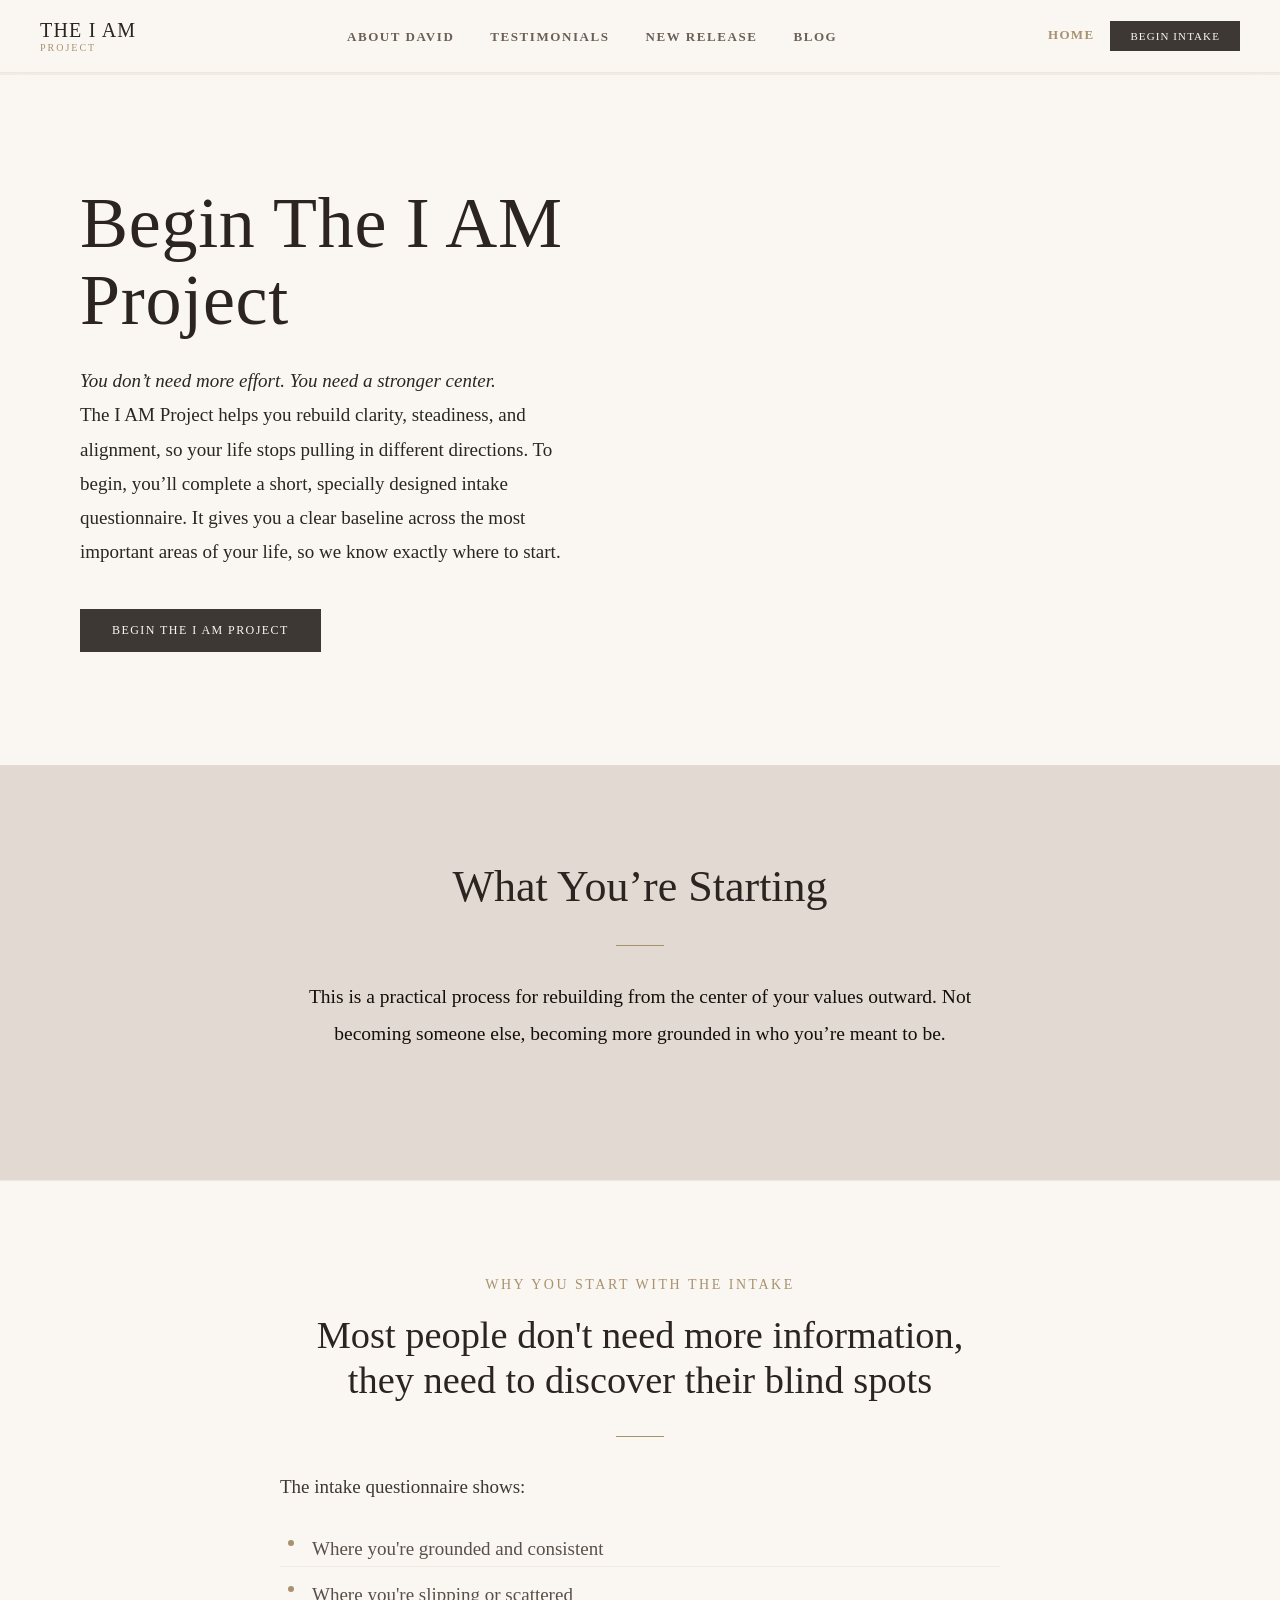
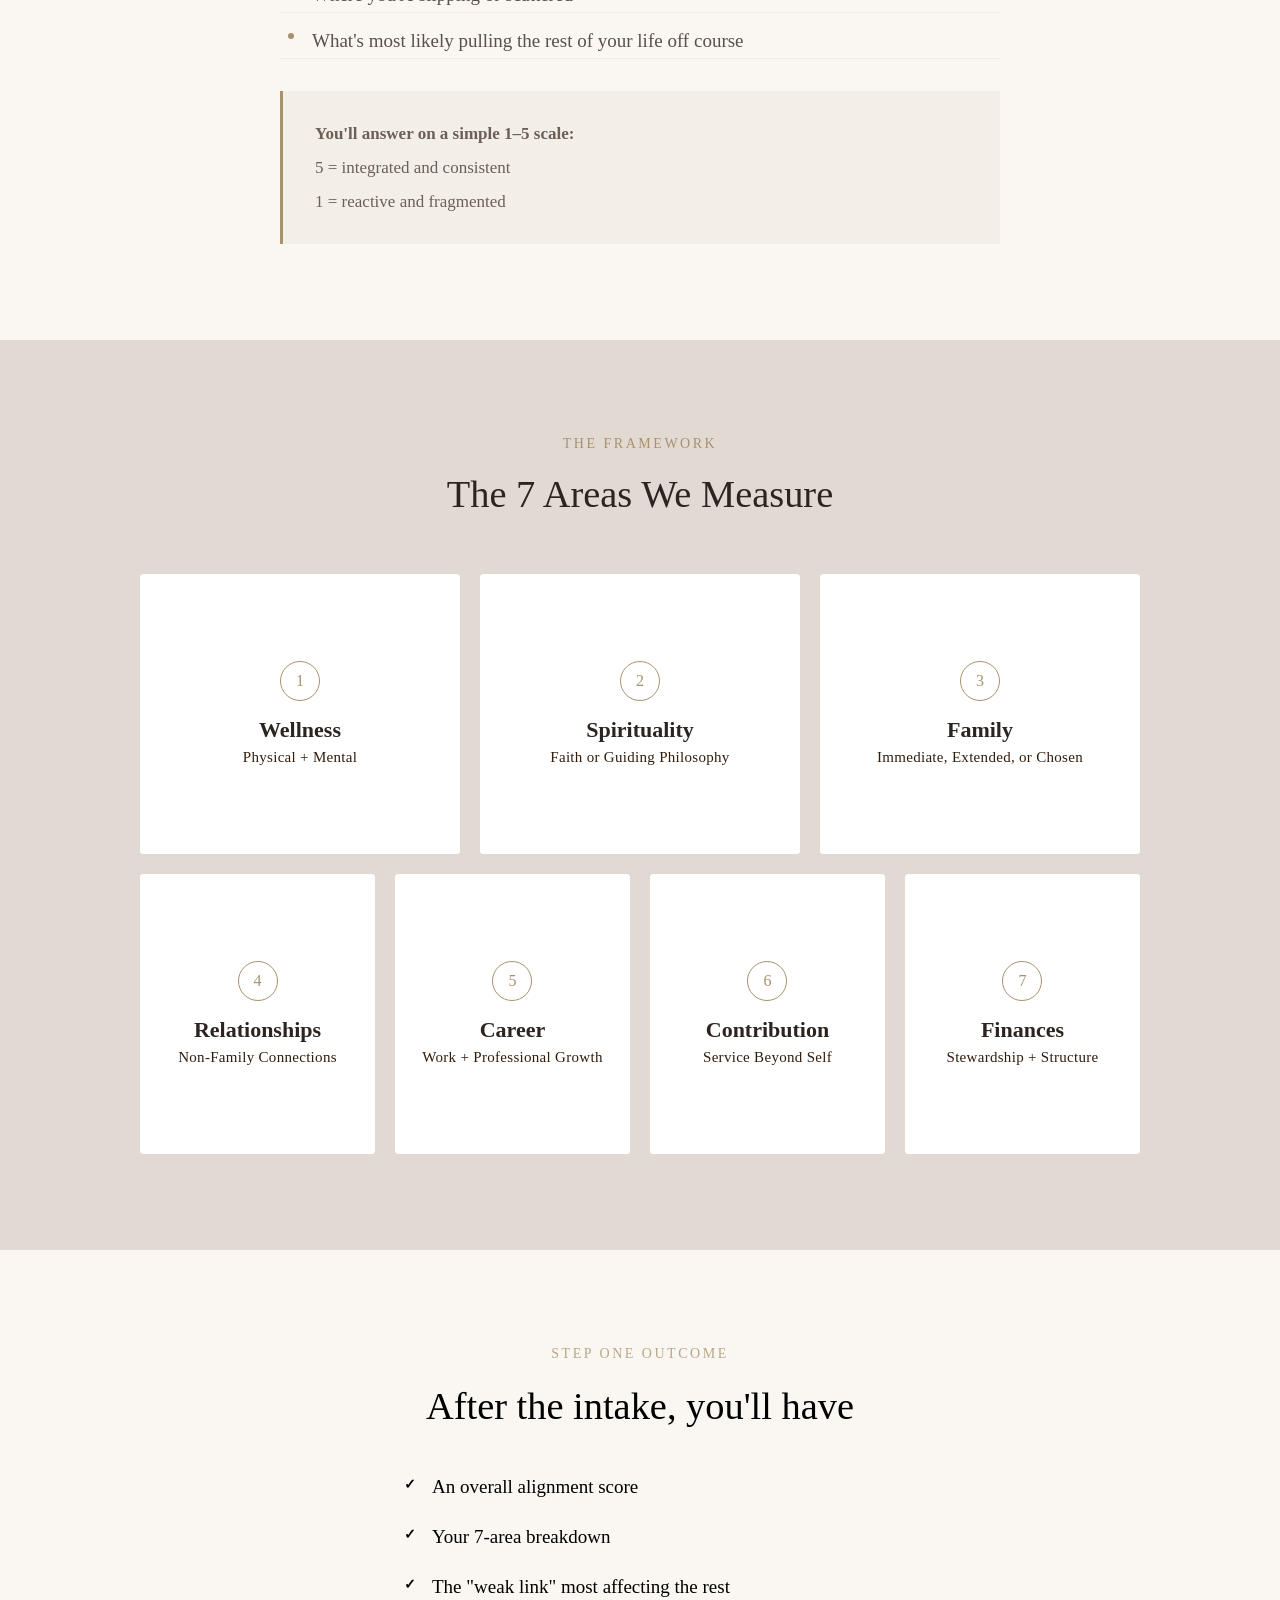
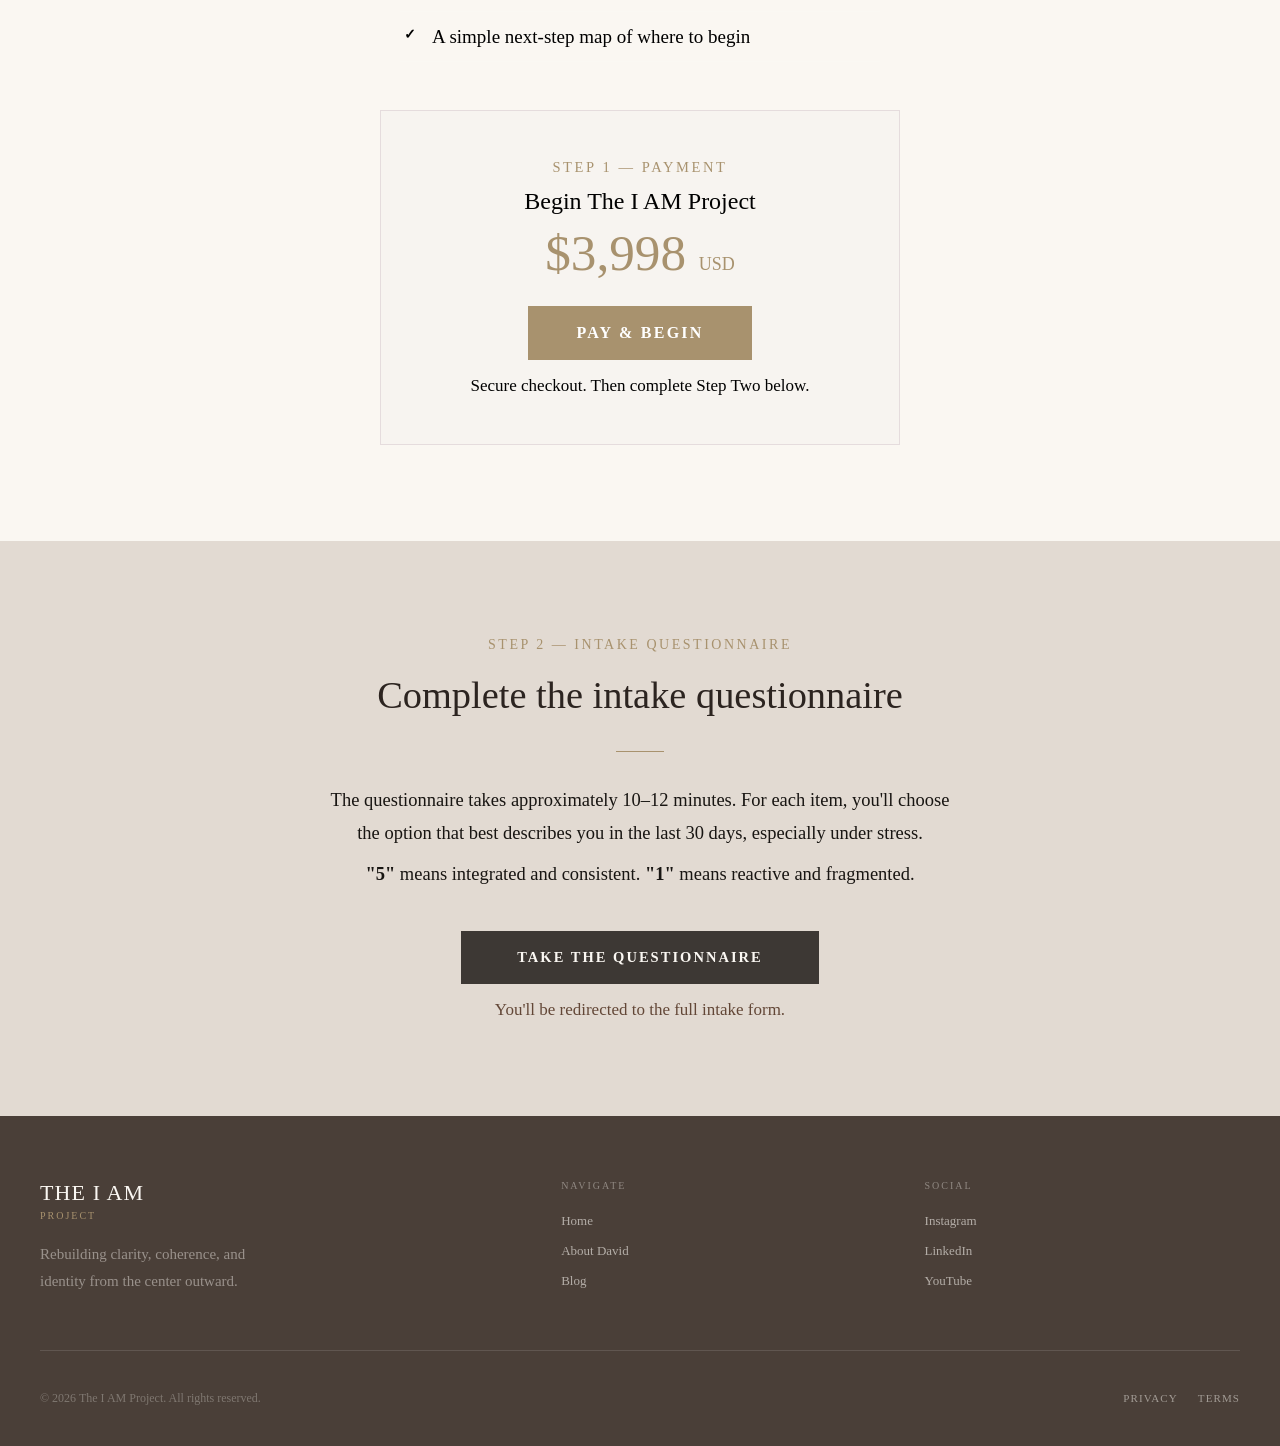
==== commit 1cad87a0: "visibility update" ====
--- a/index.html
+++ b/index.html
@@ -24,12 +24,14 @@
                 <li><a href="https://david-gilks.mykajabi.com/p/testimonials" id="nav-testimonials">Testimonials</a>
                 </li>
                 <li><a href="https://www.theiamproject.com/david-book" id="nav-book">New Release</a></li>
-                <li><a href="https://www.theiamproject.com/Store" id="nav-store">Store</a></li>
+                <!-- <li><a href="https://www.theiamproject.com/Store" id="nav-store">Store</a></li> -->
                 <li><a href="https://www.theiamproject.com/blog" id="nav-blog">Blog</a></li>
             </ul>
             <div class="nav-cta">
                 <a href="https://www.theiamproject.com" class="nav-newsletter" id="nav-home-link">Home</a>
-                <a href="#questionnaire" class="nav-register" id="nav-begin-btn">Begin Intake</a>
+                <a href="https://www.theiamproject.com/intake-assessment" class="nav-register" target="_blank"
+                    id="nav-begin-btn">Begin
+                    Intake</a>
             </div>
             <button class="nav-toggle" id="nav-toggle" aria-label="Toggle Navigation">
                 <span></span><span></span><span></span>
@@ -80,7 +82,7 @@
         <div class="hero-content">
             <div class="hero-text">
                 <h1 class="hero-headline">Begin The I AM<br>Project</h1>
-                <p class="hero-subheadline">You don’t need more effort. You need a stronger center.
+                <p class="hero-subheadline"><i>You don’t need more effort. You need a stronger center.</br></i>
                     The I AM Project helps you rebuild clarity, steadiness, and alignment, so your life stops pulling in
                     different directions.
                     To begin, you’ll complete a short, specially designed intake questionnaire.
@@ -270,7 +272,7 @@
                 </div>
             </div>
             <div class="footer-bottom">
-                <p class="footer-copy">&copy; 2024 The I AM Project. All rights reserved.</p>
+                <p class="footer-copy">&copy; 2026 The I AM Project. All rights reserved.</p>
                 <div class="footer-social">
                     <a href="#" id="footer-privacy">Privacy</a>
                     <a href="#" id="footer-terms">Terms</a>
--- a/index.css
+++ b/index.css
@@ -57,7 +57,7 @@
 }
 
 .section-label {
-    font-size: 11px;
+    font-size: 14px;
     font-weight: 500;
     letter-spacing: 0.18em;
     text-transform: uppercase;
@@ -284,7 +284,7 @@
 .hero-bg {
     position: absolute;
     inset: 0;
-    background-image: url('./Gemini_Generated_Image_bv3syhbv3syhbv3s.png');
+    background-image: url('https://kajabi-storefronts-production.kajabi-cdn.com/kajabi-storefronts-production/file-uploads/themes/2166141913/settings_images/32738ff-ef54-1154-0738-1b2551c587_Gemini_Generated_Image_bv3syhbv3syhbv3s.png');
     background-size: cover;
     /* background-position: center center; */
     background-repeat: no-repeat;
@@ -321,10 +321,10 @@
 }
 
 .hero-subheadline {
-    font-size: 18px;
+    font-size: 19px;
     font-weight: 300;
     line-height: 1.8;
-    color: var(--text-secondary);
+    color: #2a2622;
     max-width: 500px;
     margin-bottom: 40px;
 }
@@ -528,10 +528,10 @@
 }
 
 .intro-body {
-    font-size: 17px;
-    font-weight: 300;
+    font-size: 19.5px;
+    font-weight: 500;
     line-height: 1.9;
-    color: #5a5049;
+    color: #130e0a;
     margin-bottom: 32px;
 }
 
@@ -562,7 +562,7 @@
 }
 
 .why-body {
-    font-size: 17px;
+    font-size: 19px;
     font-weight: 400;
     line-height: 1.9;
     color: #3e3732;
@@ -578,7 +578,7 @@
 }
 
 .why-list li {
-    font-size: 16px;
+    font-size: 19px;
     font-weight: 300;
     line-height: 1.85;
     color: #5a5049;
@@ -608,7 +608,7 @@
 }
 
 .scale-info p {
-    font-size: 15px;
+    font-size: 17px;
     font-weight: 300;
     line-height: 1.75;
     color: var(--mid-brown);
@@ -711,31 +711,31 @@
 
 /* Background Images */
 .card-wellness {
-    background-image: url('wellness_bg.png');
+    background-image: url('https://kajabi-storefronts-production.kajabi-cdn.com/kajabi-storefronts-production/file-uploads/themes/2166141913/settings_images/31115ec-f1a1-4364-7d8-eee14f584b04_wellness_bg.png');
 }
 
 .card-spirituality {
-    background-image: url('spirituality_bg.png');
+    background-image: url('https://kajabi-storefronts-production.kajabi-cdn.com/kajabi-storefronts-production/file-uploads/themes/2166141913/settings_images/bb8668b-e274-e716-26d2-c2d37b34a7df_spirituality_bg.png');
 }
 
 .card-family {
-    background-image: url('https://images.unsplash.com/photo-1511895426328-dc8714191300?q=80&w=800');
+    background-image: url('https://kajabi-storefronts-production.kajabi-cdn.com/kajabi-storefronts-production/file-uploads/themes/2166141913/settings_images/58f0cd6-e801-e4ec-6e81-1ffe053a3423_Screenshot_2026-05-13_224153.png');
 }
 
 .card-relationships {
-    background-image: url('relationships_bg.png');
+    background-image: url('https://kajabi-storefronts-production.kajabi-cdn.com/kajabi-storefronts-production/file-uploads/themes/2166141913/settings_images/3544a6-11ec-486-a8d0-30ceb7c18cb_relationships_bg.png');
 }
 
 .card-career {
-    background-image: url('career_bg.png');
+    background-image: url('https://kajabi-storefronts-production.kajabi-cdn.com/kajabi-storefronts-production/file-uploads/themes/2166141913/settings_images/c2ce74-410-0bdb-dcce-0424e8dafc6a_career_bg.png');
 }
 
 .card-contribution {
-    background-image: url('contribution_bg.png');
+    background-image: url('https://kajabi-storefronts-production.kajabi-cdn.com/kajabi-storefronts-production/file-uploads/themes/2166141913/settings_images/47cb3a-a77-7e7-e666-b77aec21fa0_contribution_bg.png');
 }
 
 .card-finances {
-    background-image: url('https://images.unsplash.com/photo-1554224155-6726b3ff858f?q=80&w=800');
+    background-image: url('https://kajabi-storefronts-production.kajabi-cdn.com/kajabi-storefronts-production/file-uploads/themes/2166141913/settings_images/f82b0d-4d-f102-f401-b5ef831084a_Screenshot_2026-05-13_224346.png');
 }
 
 .area-card-number {
@@ -756,15 +756,15 @@
 .area-card-title {
     font-family: var(--font-family);
     font-size: 22px;
-    font-weight: 400;
+    font-weight: 600;
     color: var(--text-primary);
     margin-bottom: 6px;
 }
 
 .area-card-sub {
-    font-size: 13px;
+    font-size: 15px;
     font-weight: 400;
-    color: var(--text-secondary);
+    color: #321d0d;
     letter-spacing: 0.02em;
 }
 
@@ -802,12 +802,12 @@
 }
 
 .outcome-list li {
-    font-size: 16px;
+    font-size: 19px;
     font-weight: 300;
     line-height: 1.85;
     /* color: rgba(250, 247, 242, 0.7); */
     color: black;
-    padding: 10px 0 10px 32px;
+    padding: 7px 0 7px 32px;
     position: relative;
     border-bottom: 1px solid rgba(255, 255, 255, 0.08);
 }
@@ -832,7 +832,7 @@
 }
 
 .payment-label {
-    font-size: 11px;
+    font-size: 14.5px;
     letter-spacing: 0.18em;
     text-transform: uppercase;
     color: var(--accent-gold);
@@ -871,10 +871,10 @@
     display: inline-block;
     padding: 18px 48px;
     background: var(--accent-gold);
-    /* color: var(--white); */
-    color: black;
-    font-size: 13px;
-    font-weight: 500;
+    color: var(--white);
+    /* color: black; */
+    font-size: 16px;
+    font-weight: 800;
     letter-spacing: 0.14em;
     text-transform: uppercase;
     border: none;
@@ -890,7 +890,7 @@
 }
 
 .payment-note {
-    font-size: 13px;
+    font-size: 17px;
     font-weight: 300;
     /* color: rgba(250, 247, 242, 0.4); */
     color: black;
@@ -916,10 +916,10 @@
 }
 
 .questionnaire-intro {
-    font-size: 16px;
+    font-size: 18.5px;
     font-weight: 300;
     line-height: 1.8;
-    color: var(--text-secondary);
+    color: #181512;
     margin-bottom: 8px;
 }
 
@@ -929,11 +929,11 @@
 }
 
 .questionnaire-note {
-    font-size: 13px;
-    font-weight: 300;
-    color: var(--text-light);
+    font-size: 17px;
+    font-weight: 300;
+    color: #634737;
     margin-top: 16px;
-    font-style: italic;
+    /* font-style: italic; */
 }
 
 /* Domain block */
@@ -1083,8 +1083,8 @@
     padding: 18px 56px;
     background: var(--dark-brown);
     color: var(--warm-cream);
-    font-size: 13px;
-    font-weight: 500;
+    font-size: 14.5px;
+    font-weight: 600;
     letter-spacing: 0.14em;
     text-transform: uppercase;
     border: none;
@@ -1136,7 +1136,7 @@
 }
 
 .footer-tagline {
-    font-size: 13px;
+    font-size: 15px;
     font-weight: 300;
     line-height: 1.75;
     color: rgba(250, 247, 242, 0.45);
